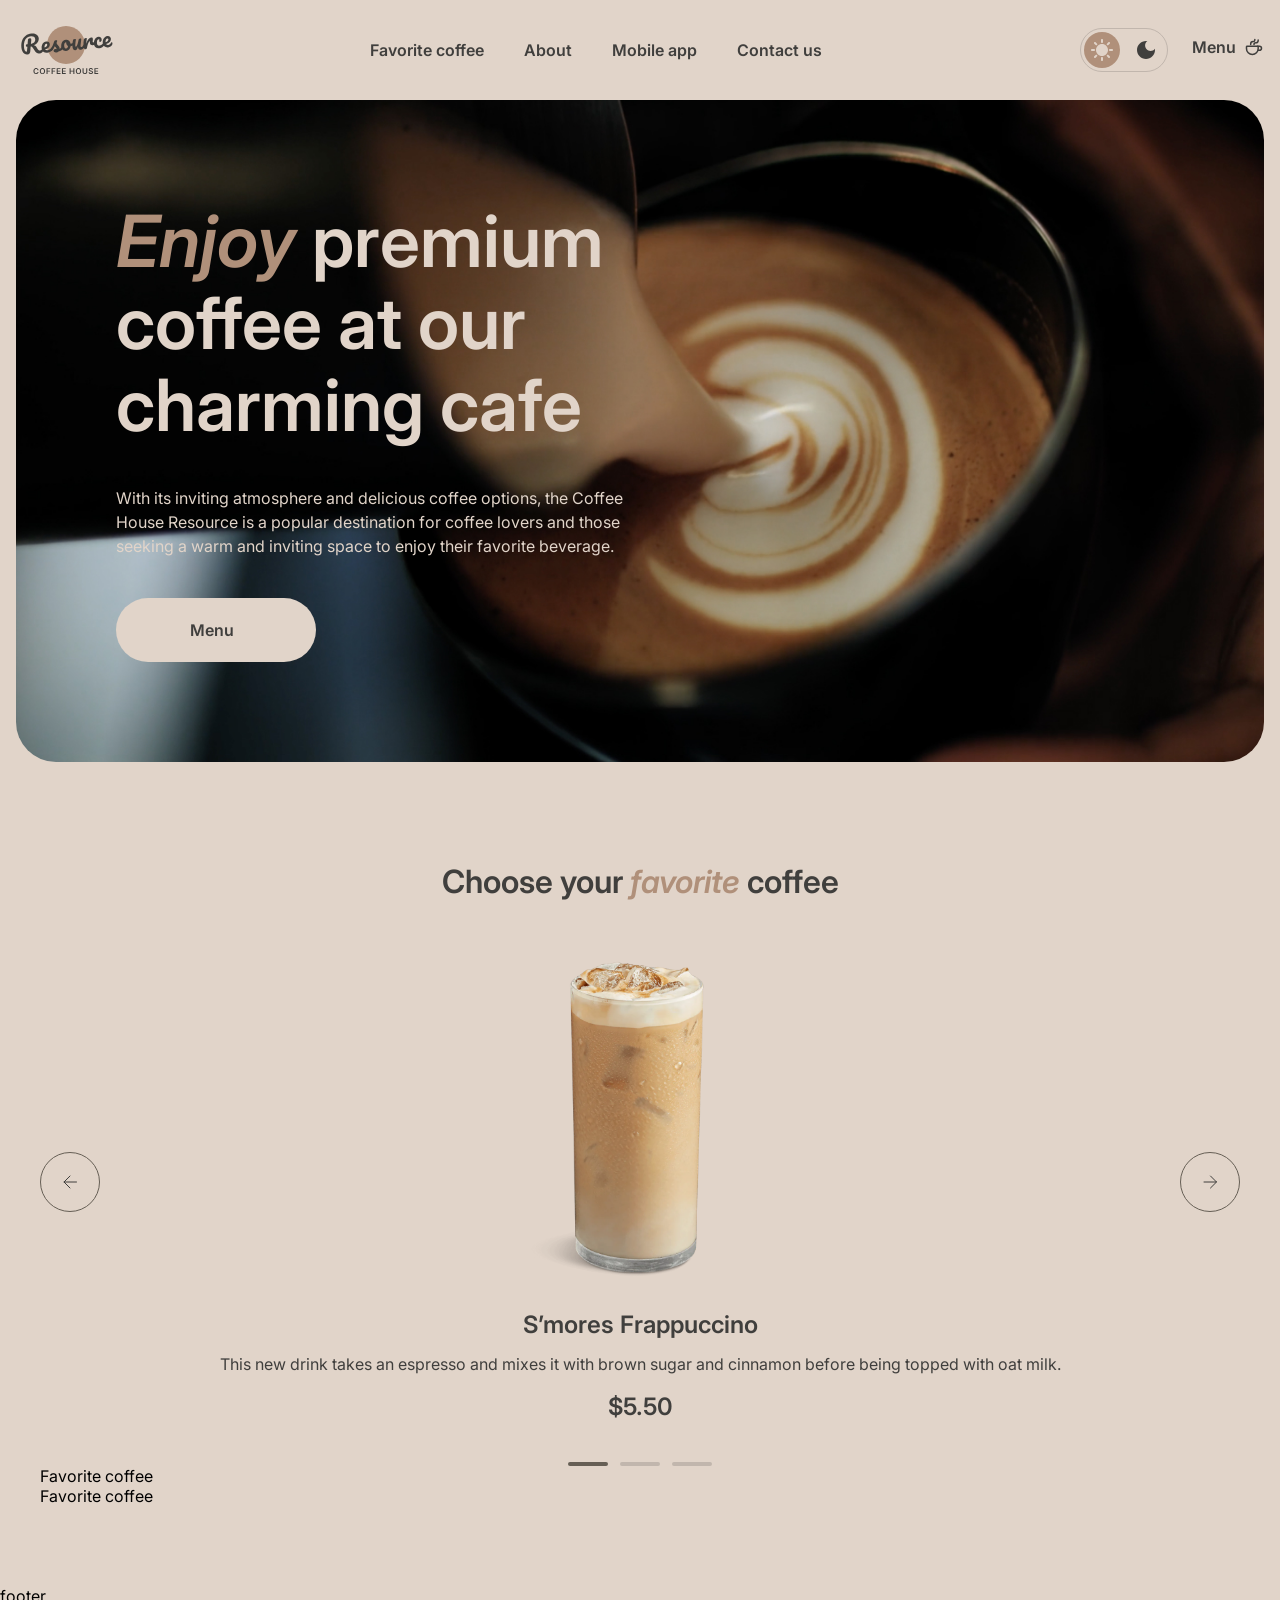
==== index.html @ 9ead1572 "feat: favorite section has been added" ====
<!doctype html>
<html lang="en">
<head>
    <meta charset="UTF-8">
    <meta name="viewport" content="width=device-width, initial-scale=1">
    <meta http-equiv="X-UA-Compatible" content="ie=edge">
    <link rel="stylesheet" href="./styles/main.css">
    <link rel="preconnect" href="https://fonts.googleapis.com">
    <link rel="preconnect" href="https://fonts.gstatic.com" crossorigin>
    <link href="https://fonts.googleapis.com/css2?family=Inter:ital,opsz,wght@0,14..32,100..900;1,14..32,100..900&display=swap" rel="stylesheet">

    <script src="./scripts/toggle-button.js" defer></script>
    <title>Coffee House</title>
</head>
<body>
    <header class="header">
        <div class="header-container">
            <div class="logo">
                <nav class="logo__nav">
                    <a href="index.html" class="logo__link">
                        <img class="logo__img" src="./pictures/svg/logo.svg" alt="Coffee House Logo">
                    </a>
                </nav>
            </div>
            <nav class="header-container__nav">
                <ul class="navigation-list">
                    <li class="navigation-list__item">
                        <a href="#" class="navigation-list__link">Favorite coffee</a>
                    </li>
                    <li class="navigation-list__item">
                        <a href="#" class="navigation-list__link">About</a>
                    </li>
                    <li class="navigation-list__item">
                        <a href="#" class="navigation-list__link">Mobile app</a>
                    </li>
                    <li class="navigation-list__item">
                        <a href="#" class="navigation-list__link">Contact us</a>
                    </li>
                </ul>
            </nav>
            <div class="buttons">
                <button class="toggle-button" id="theme-button" aria-label="Toggle button">
                <span class="toggle-button__item toggle-button__item--sun">
                    <img src="./pictures/svg/sun.svg" alt="Sun">
                </span>
                    <span class="toggle-button__item toggle-button__item--moon">
                    <img src="./pictures/svg/moon.svg" alt="Moon">
                </span>
                </button>
                <div class="burger-button">
                    <div class="burger-button__item"></div>
                    <div class="burger-button__item"></div>
                </div>
                <nav class="header-container__menu-button">
                    <a href="#" class="navigation-list__item navigation-list__link navigation-list__link_icon">
                        <span>Menu</span>
                        <img class="cup-icon__img" src="./pictures/svg/coffee-cup.svg" alt="coffee-cup-icon">
                    </a>
                </nav>
            </div>
        </div>
        <section class="header-title">
            <div class="header-title__container">
                <h1 class="header-title__heading">
                    <i>Enjoy</i> premium <br>
                    coffee at our <br>
                    charming cafe <br>
                </h1>
                <p class="header-title__text">
                    With its inviting atmosphere and delicious coffee options, the Coffee <br>
                    House Resource is a popular destination for coffee lovers and those <br>
                    seeking a warm and inviting space to enjoy their favorite beverage. <br>
                </p>
                <a href="#" class="navigation-list__link_icon header-title__button">
                    <span>Menu</span>
                    <img id="cup-icon-button" class="cup-icon__img" src="./pictures/svg/coffee-cup.svg" alt="coffee-cup-icon">
                </a>
            </div>
        </section>
    </header>
    <main class="main">
        <section class="favorite-section">
            <h2 class="favorite-section__title">Choose your <i>favorite</i> <br> coffee</h2>
            <div class="slider-container">
                <div class="slider-content-wrapper">
                    <button class="slider-arrow slider-arrow_left">
                        <svg width="24" height="24" viewBox="0 0 24 24" fill="none" xmlns="http://www.w3.org/2000/svg">
                            <path d="M18.5 12H6M12 18L6 12L12 6" stroke="#403F3D" stroke-linecap="round" stroke-linejoin="round"/>
                        </svg>
                    </button>
                    <div class="slider-card">
                        <img class="slider-card__image" src="./pictures/png/coffee-1.png" alt="S’mores Frappuccino">
                        <h3 class="slider-card__title">S’mores Frappuccino</h3>
                        <p class="slider-card__text">This new drink takes an espresso and mixes it with brown sugar and cinnamon before being topped with oat milk.</p>
                        <span class="slider-card__price">$5.50</span>
                    </div>
                    <button class="slider-arrow slider-arrow_right">
                        <svg width="24" height="24" viewBox="0 0 24 24" fill="none" xmlns="http://www.w3.org/2000/svg">
                            <path d="M6 12H18.5M12.5 18L18.5 12L12.5 6" stroke="#403F3D" stroke-linecap="round" stroke-linejoin="round"/>
                        </svg>
                    </button>
                </div>
                <div class="slider-controls">
                    <span class="slider-bullet slider-bullet_active"></span>
                    <span class="slider-bullet"></span>
                    <span class="slider-bullet"></span>
                </div>
            </div>
        </section>
        <section class="about-section">Favorite coffee</section>
        <section class="mobile-app-section">Favorite coffee</section>
    </main>
    <footer class="footer">footer</footer>
</body>
</html>
---- styles/main.css ----
@import "reset.css";
@import "variables.css";

body {
    background-color: var(--backround-color);
    font-family: "Inter", sans-serif;
    font-optical-sizing: auto;
    transition: background-color 0.3s ease;
}

.header {
    padding: 20px 16px;
}

.header-title {
    position: relative;
    background-image: url('../pictures/png/header-image.png');
    background-position: center;
    background-repeat: no-repeat;
    background-size: cover;
    min-height: 552px;
    margin-top: 20px;
    padding: 60px 16px;
    border-radius: 40px;
}

.header-title__heading {
    font-size: 42px;
    font-weight: 600;
    line-height: 114%;
    color: #E1D4C9;
}

.header-title__text {
    font-size: 16px;
    font-weight: 400;
    line-height: 1.5;
    color: #E1D4C9;
    text-align: left;
}

.header-title__text br {
    display: none;
}

.header-title__heading > i {
    color: var(--header-text-color-italic);
}

.header-title__container {
    max-width: 100%;
    display: flex;
    flex-direction: column;
    row-gap: 40px;
}

.header-container {
    display: flex;
    align-items: center;
    justify-content: space-between;
}

.header-title__button {
    width: 200px;
    display: inline-flex;
    align-items: center;
    justify-content: center;
    gap: 8px;
    padding: 20px 64px;
    border-radius: 100px;
    background-color: var(--header-text-color);
    color: var(--navigation-item-color);
    transition: background-color 0.3s ease;
}

#cup-icon-button {
    display: block;
    width: 20px;
    height: 20px;
    transition: width 0.3s ease, opacity 0.3s ease, transform 0.3s ease;
}

.header-title__button > span {
    font-size: 16px;
    font-weight: 600;
    line-height: 1.5;
}

.header-container__nav {
    display: none;
}

.buttons {
    display: flex;
    justify-content: space-between;
    align-items: center;
    gap: 12px;
}

.toggle-button {
    display: inline-flex;
    align-items: center;
    gap: 8px;
    padding: 3px;
    background-color: transparent;
    border: 1px solid var(--color-silk);
    border-radius: 100px;
    transition: background-color 0.3s ease;
}

.toggle-button__item {
    display: flex;
    align-items: center;
    justify-content: center;
    width: 36px;
    height: 36px;
    border-radius: 50px;
    transition: background-color 0.3s ease, filter 0.3s ease;
}

.toggle-button__item--sun {
    background-color: var(--sun-button-color);
}

.toggle-button__item--moon {
    background-color: var(--moon-button-color);
}

.dark-theme .toggle-button__item--moon img {
    filter: invert(93%) sepia(6%) saturate(351%) hue-rotate(334deg) brightness(96%) contrast(85%);
}

.header-container__menu-button {
    display: none;
}

.burger-button {
    display: flex;
    flex-direction: column;
    justify-content: center;
    align-items: center;
    width: 44px;
    height: 44px;
    border: 1px solid var(--color-bright-green);
    border-radius: 50%;
    gap: 8px;
}

.burger-button__item {
    width: 16px;
    border: 1px solid var(--color-tuatara);
}

/* Main block */

.main {
    position: relative;
    padding: 80px 16px;
}

.favorite-section {
    display: flex;
    flex-direction: column;
    align-items: center;
    justify-content: center;
}

.favorite-section__title {
    font-size: 32px;
    font-weight: 600;
    line-height: 1.25;
    text-align: center;
    color: var(--navigation-item-color);
}

.favorite-section__title i {
    color: #B0907A;
    font-style: italic;
}

.slider-container {
    margin-top: 40px;
    width: 100%;
    display: flex;
    flex-direction: column;
    align-items: center;
}

.slider-content-wrapper {
    display: flex;
    align-items: center;
    justify-content: center;
    width: 100%;
}

.slider-card {
    display: flex;
    flex-direction: column;
    align-items: center;
    justify-content: center;
    width: 100%;
}

.slider-card__title {
    font-size: 24px;
    font-weight: 600;
    line-height: 1.25;
    margin-bottom: 12px;
    color: var(--color-tuatara);
}

.slider-card__text {
    font-size: 16px;
    line-height: 1.5;
    margin-bottom: 16px;
    text-align: center;
    color: var(--color-tuatara);
}

.slider-card__price {
    font-size: 24px;
    font-weight: 600;
    line-height: 1.25;
    color: var(--color-tuatara);
}

.slider-card__image {
    width: 100%;
    max-width: 348px;
    height: auto;
    margin-bottom: 20px;
}

.slider-arrow {
    display: none;
}

.slider-controls {
    display: flex;
    gap: 12px;
    margin-top: 40px;
}

.slider-bullet {
    width: 40px;
    height: 4px;
    background-color: var(--slider-bullet-color);
    border-radius: 100px;
    transition: background-color 0.3s ease;
    cursor: pointer;
}

.slider-bullet_active {
    background-color: var(--slider-bullet-active-color);
}

@media screen and (min-width: 768px) {
    .header-title {
        min-height: 724px;
        padding: 100px 60px;
    }

    .header-title__heading {
        font-size: 72px;
    }

    .header-title__text {
        text-align: justify;
    }

    .header-title__text br {
        display: inline-block;
    }

    .main {
        padding: 80px 40px;
    }

    .slider-arrow {
        display: flex;
        align-items: center;
        justify-content: center;
        width: 60px;
        height: 60px;
        border: 1px solid var(--arrow-border-color);
        border-radius: 50%;
        background-color: transparent;
        color: var(--color-tuatara);
        cursor: pointer;
        transition: all 0.3s ease;
        flex-shrink: 0;
    }

    .slider-content-wrapper {
        gap: 40px;
    }

    .dark-theme .slider-arrow svg path {
        stroke: var(--arrow-color) !important;
    }

    @media (hover: hover) {
        .slider-arrow:hover {
            background-color: var(--color-bright-green);
            border-color: var(--color-bright-green);
        }
    }
}

@media screen and (min-width: 1024px) {
    .header-container {
        display: grid;
        grid-template-columns: minmax(100px, 388px) minmax(456px,788px) auto;
    }

    .header-title {
        min-height: 644px;
        padding: 100px 100px;
    }

    .header-container__nav {
        display: block;
    }

    .navigation-list {
        display: flex;
        align-items: center;
        gap: 40px;
    }

    .navigation-list__item {
        font-size: 16px;
        font-weight: 600;
        line-height: 1.5;
    }

    .navigation-list__link {
        color: var(--navigation-item-color);
        text-decoration: none;
        transition: all 0.3s ease;
        position: relative;
        padding-bottom: 6px;
    }

    .navigation-list__link_icon {
        display: inline-flex;
        align-items: center;
        gap: 8px;
    }

    .navigation-list__link::after {
        content: "";
        position: absolute;
        left: 0;
        bottom: 0;
        width: 100%;
        height: 2px;
        background-color: var(--color-bright-green);
        opacity: 0;
        transform: scaleX(0);
        transition: transform 0.3s ease, opacity 0.3s ease;
    }

    .burger-button {
        display: none;
        pointer-events: none;
    }

    .buttons {
        gap: 24px;
    }

    .header-container__menu-button {
        display: block;
        cursor: pointer;
    }

    .header-title__button #cup-icon-button {
        width: 0;
        opacity: 0;
        transform: scale(0);
    }

    .main {
        padding: 80px 40px;
    }

    .favorite-section__title br {
        display: none;
    }

    @media (hover: hover) {
        .header-title__button:hover #cup-icon-button {
            width: 20px;
            opacity: 1;
            transform: scale(1);
            margin-left: 8px;
        }
    }
}

@media (hover: hover) {
    .toggle-button:hover .toggle-button__item--moon {
        background-color: var(--color-bright-green);
    }
    .toggle-button:hover .toggle-button__item--moon img{
        filter: invert(93%) sepia(6%) saturate(351%) hue-rotate(334deg) brightness(96%) contrast(85%);
    }

    .dark-theme .toggle-button:hover .toggle-button__item--moon {
        background-color: var(--moon-button-color);
    }

    .dark-theme .toggle-button:hover .toggle-button__item--sun {
        background: #403F3D;
    }

    .navigation-list__link:hover::after {
        opacity: 1;
        transform: scaleX(1);
    }

}
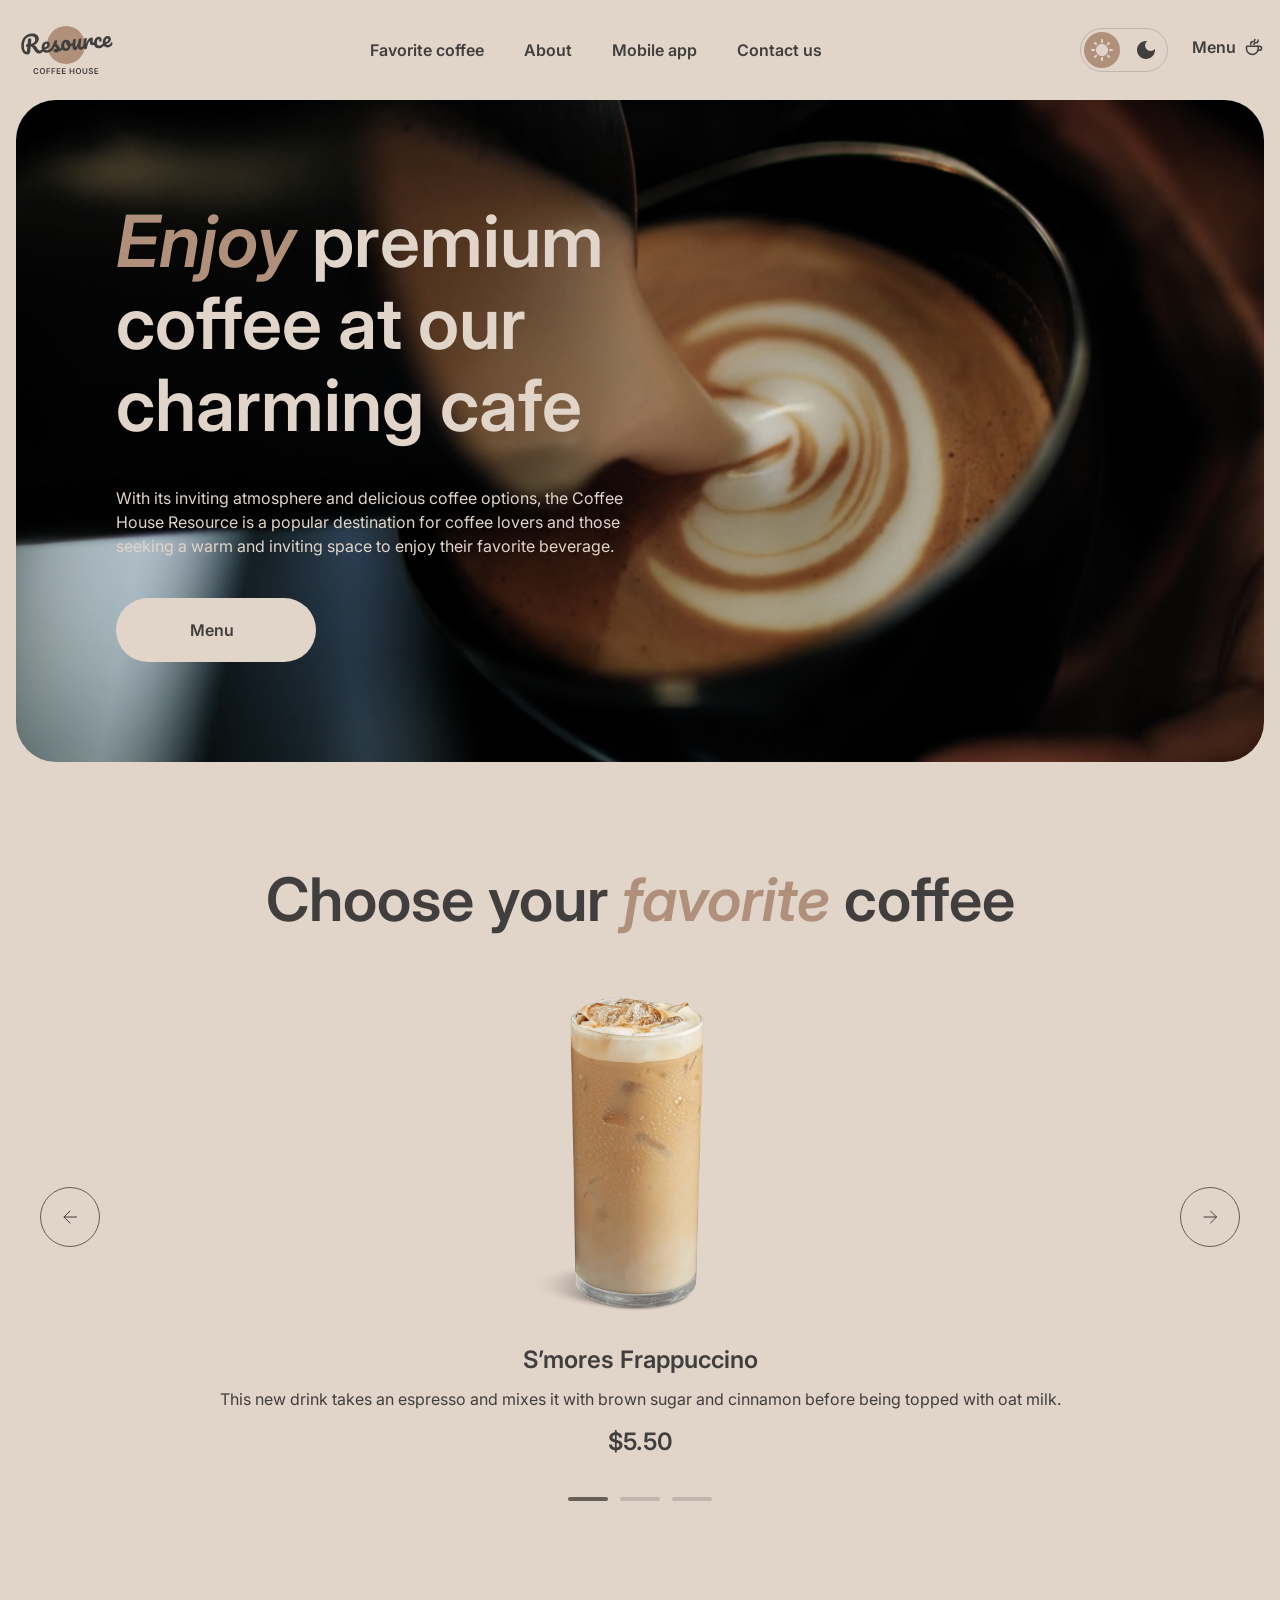
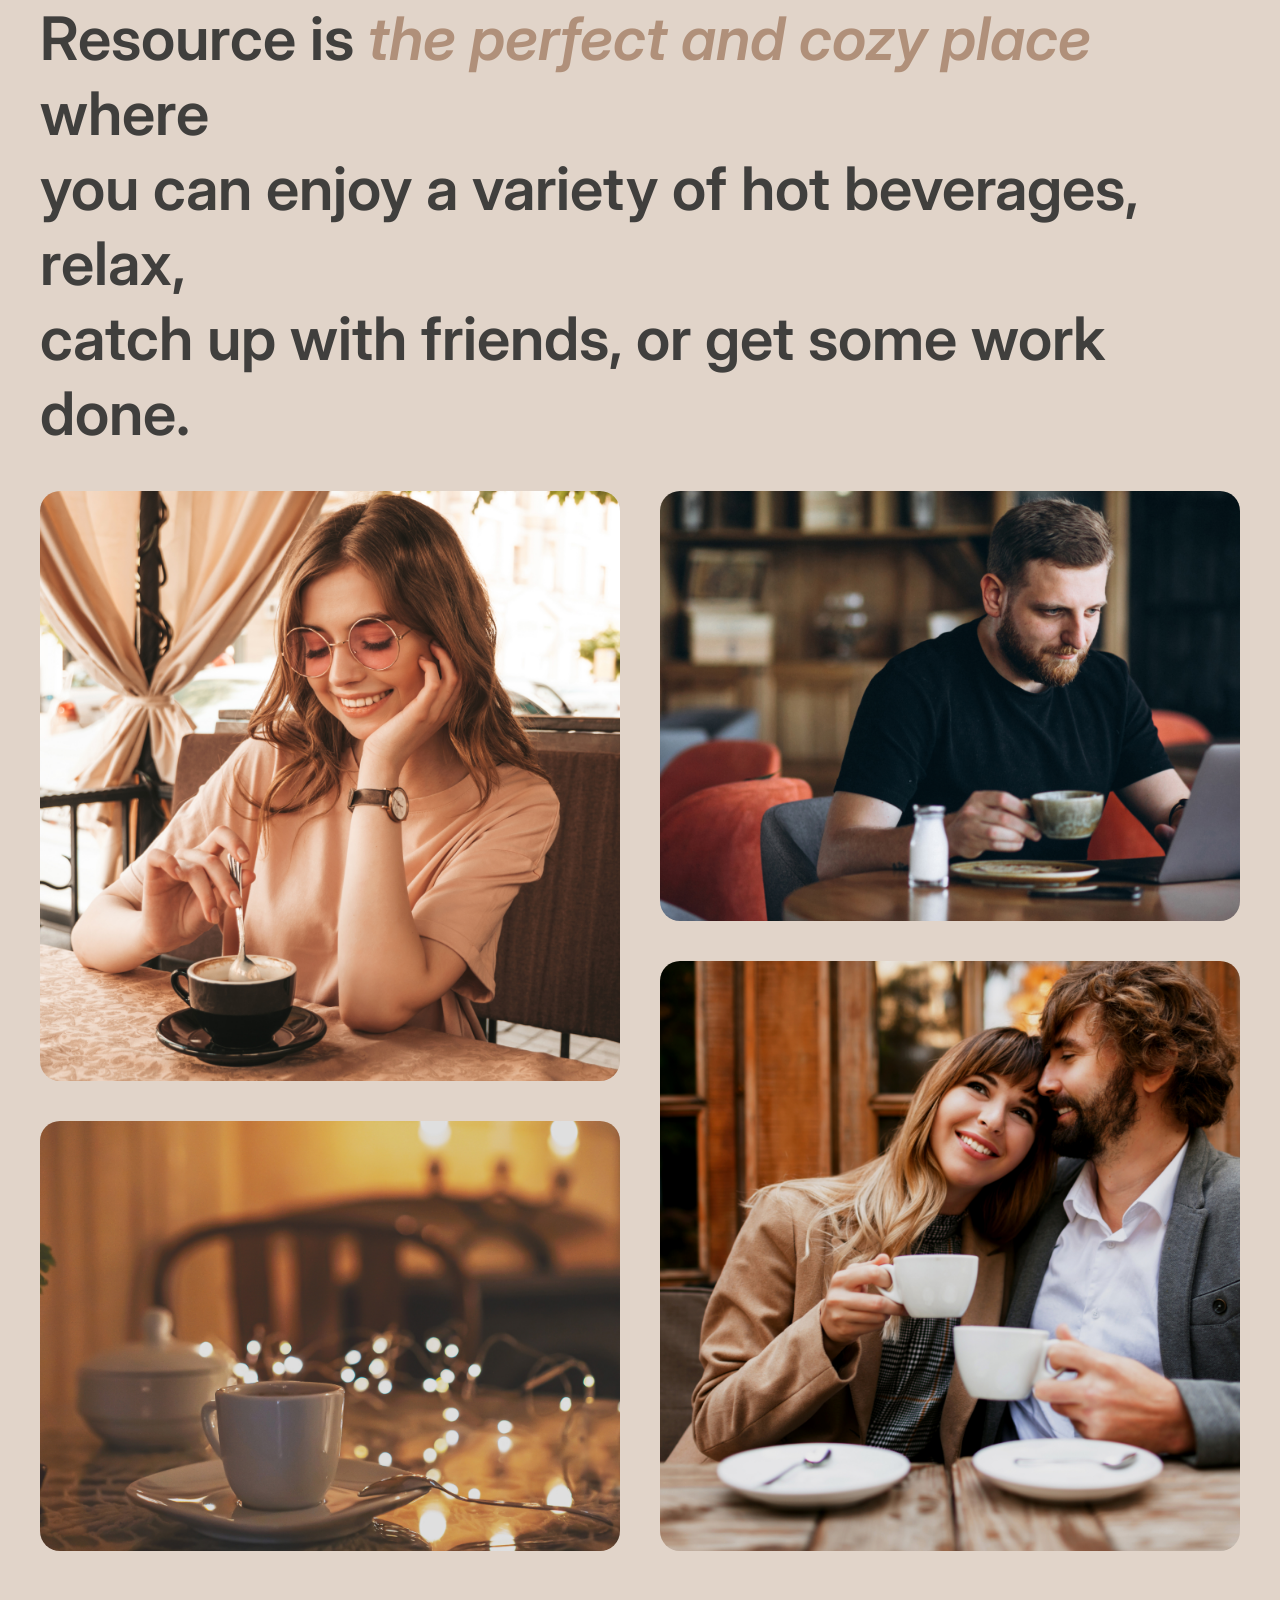
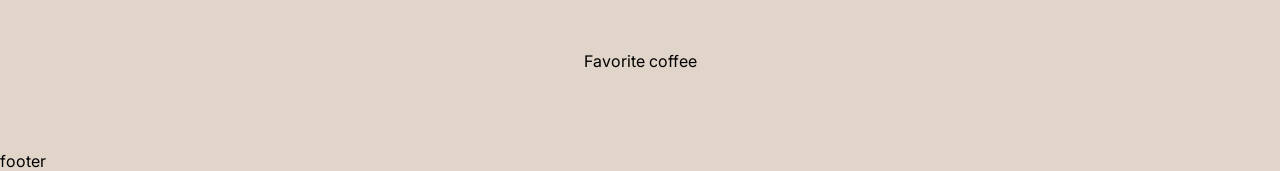
==== commit 4fb81d9e: "feat: фищге section has been added" ====
--- a/index.html
+++ b/index.html
@@ -79,8 +79,8 @@
         </section>
     </header>
     <main class="main">
-        <section class="favorite-section">
-            <h2 class="favorite-section__title">Choose your <i>favorite</i> <br> coffee</h2>
+        <section class="section favorite-section">
+            <h2 class="section__title favorite-section__title">Choose your <i>favorite</i> <br> coffee</h2>
             <div class="slider-container">
                 <div class="slider-content-wrapper">
                     <button class="slider-arrow slider-arrow_left">
@@ -107,8 +107,28 @@
                 </div>
             </div>
         </section>
-        <section class="about-section">Favorite coffee</section>
-        <section class="mobile-app-section">Favorite coffee</section>
+        <section class="section about-section">
+            <h2 class="section__title about-section__title">
+                Resource is <i>the perfect and cozy place</i> where <br>
+                you can enjoy a variety of hot beverages, relax, <br>
+                catch up with friends, or get some work done. <br>
+            </h2>
+            <div class="about-section-grid">
+                <div class="about-section-grid__item about-section-grid__item_girl">
+                    <img src="./pictures/png/about-one.png" alt="Girl with coffee">
+                </div>
+                <div class="about-section-grid__item about-section-grid__item_man">
+                    <img src="./pictures/png/about-four.png" alt="Man with laptop">
+                </div>
+                <div class="about-section-grid__item about-section-grid__item_light">
+                    <img src="./pictures/png/about-three.png" alt="Coffee table with lights">
+                </div>
+                <div class="about-section-grid__item about-section-grid__item_cup">
+                    <img src="./pictures/png/about-two.png" alt="Couple drinking coffee">
+                </div>
+            </div>
+        </section>
+        <section class="section mobile-app-section">Favorite coffee</section>
     </main>
     <footer class="footer">footer</footer>
 </body>
--- a/styles/main.css
+++ b/styles/main.css
@@ -158,14 +158,14 @@
     padding: 80px 16px;
 }
 
-.favorite-section {
+.section {
     display: flex;
     flex-direction: column;
     align-items: center;
     justify-content: center;
 }
 
-.favorite-section__title {
+.section__title {
     font-size: 32px;
     font-weight: 600;
     line-height: 1.25;
@@ -173,7 +173,7 @@
     color: var(--navigation-item-color);
 }
 
-.favorite-section__title i {
+.section__title i {
     color: #B0907A;
     font-style: italic;
 }
@@ -252,6 +252,47 @@
 
 .slider-bullet_active {
     background-color: var(--slider-bullet-active-color);
+}
+
+/*About section*/
+
+.about-section {
+    position: relative;
+    padding: 100px 0;
+}
+
+.about-section__title {
+    text-align: left;
+    margin-bottom: 40px;
+}
+
+.about-section__title br {
+    display: none;
+}
+
+.about-section-grid {
+    display: grid;
+    grid-template-columns: 1fr;
+    gap: 40px;
+    width: 100%;
+}
+
+.about-section-grid__item {
+    width: 100%;
+    height: 590px;
+    border-radius: 20px;
+    overflow: hidden;
+}
+
+.about-section-grid__item img {
+    width: 100%;
+    height: 100%;
+    object-fit: cover;
+}
+
+.about-section-grid__item_man,
+.about-section-grid__item_light {
+    display: none;
 }
 
 @media screen and (min-width: 768px) {
@@ -299,6 +340,16 @@
         stroke: var(--arrow-color) !important;
     }
 
+    .about-section__title, .favorite-section__title {
+        font-size: 60px;
+        line-height: 1.25;
+    }
+
+    .about-section-grid {
+        gap: 40px;
+        max-width: 660px;
+    }
+
     @media (hover: hover) {
         .slider-arrow:hover {
             background-color: var(--color-bright-green);
@@ -389,6 +440,51 @@
         display: none;
     }
 
+    .about-section__title br {
+        display: inline-block;
+    }
+
+    .about-section-grid {
+        max-width: 1360px;
+        grid-template-columns: repeat(2, 1fr);
+        gap: 40px;
+        width: 100%;
+    }
+
+    .about-section-grid__item_man,
+    .about-section-grid__item_light {
+        display: block;
+    }
+
+    .about-section-grid__item {
+        height: auto;
+    }
+
+    .about-section-grid__item_girl {
+        grid-column: 1;
+        grid-row: 1;
+        height: 590px;
+    }
+
+    .about-section-grid__item_light {
+        grid-column: 1;
+        grid-row: 2;
+        height: 430px;
+    }
+
+    .about-section-grid__item_man {
+        grid-column: 2;
+        grid-row: 1;
+        height: 430px;
+    }
+
+    .about-section-grid__item_cup {
+        grid-column: 2;
+        grid-row: 2;
+        height: 590px;
+        margin-top: -160px;
+    }
+
     @media (hover: hover) {
         .header-title__button:hover #cup-icon-button {
             width: 20px;
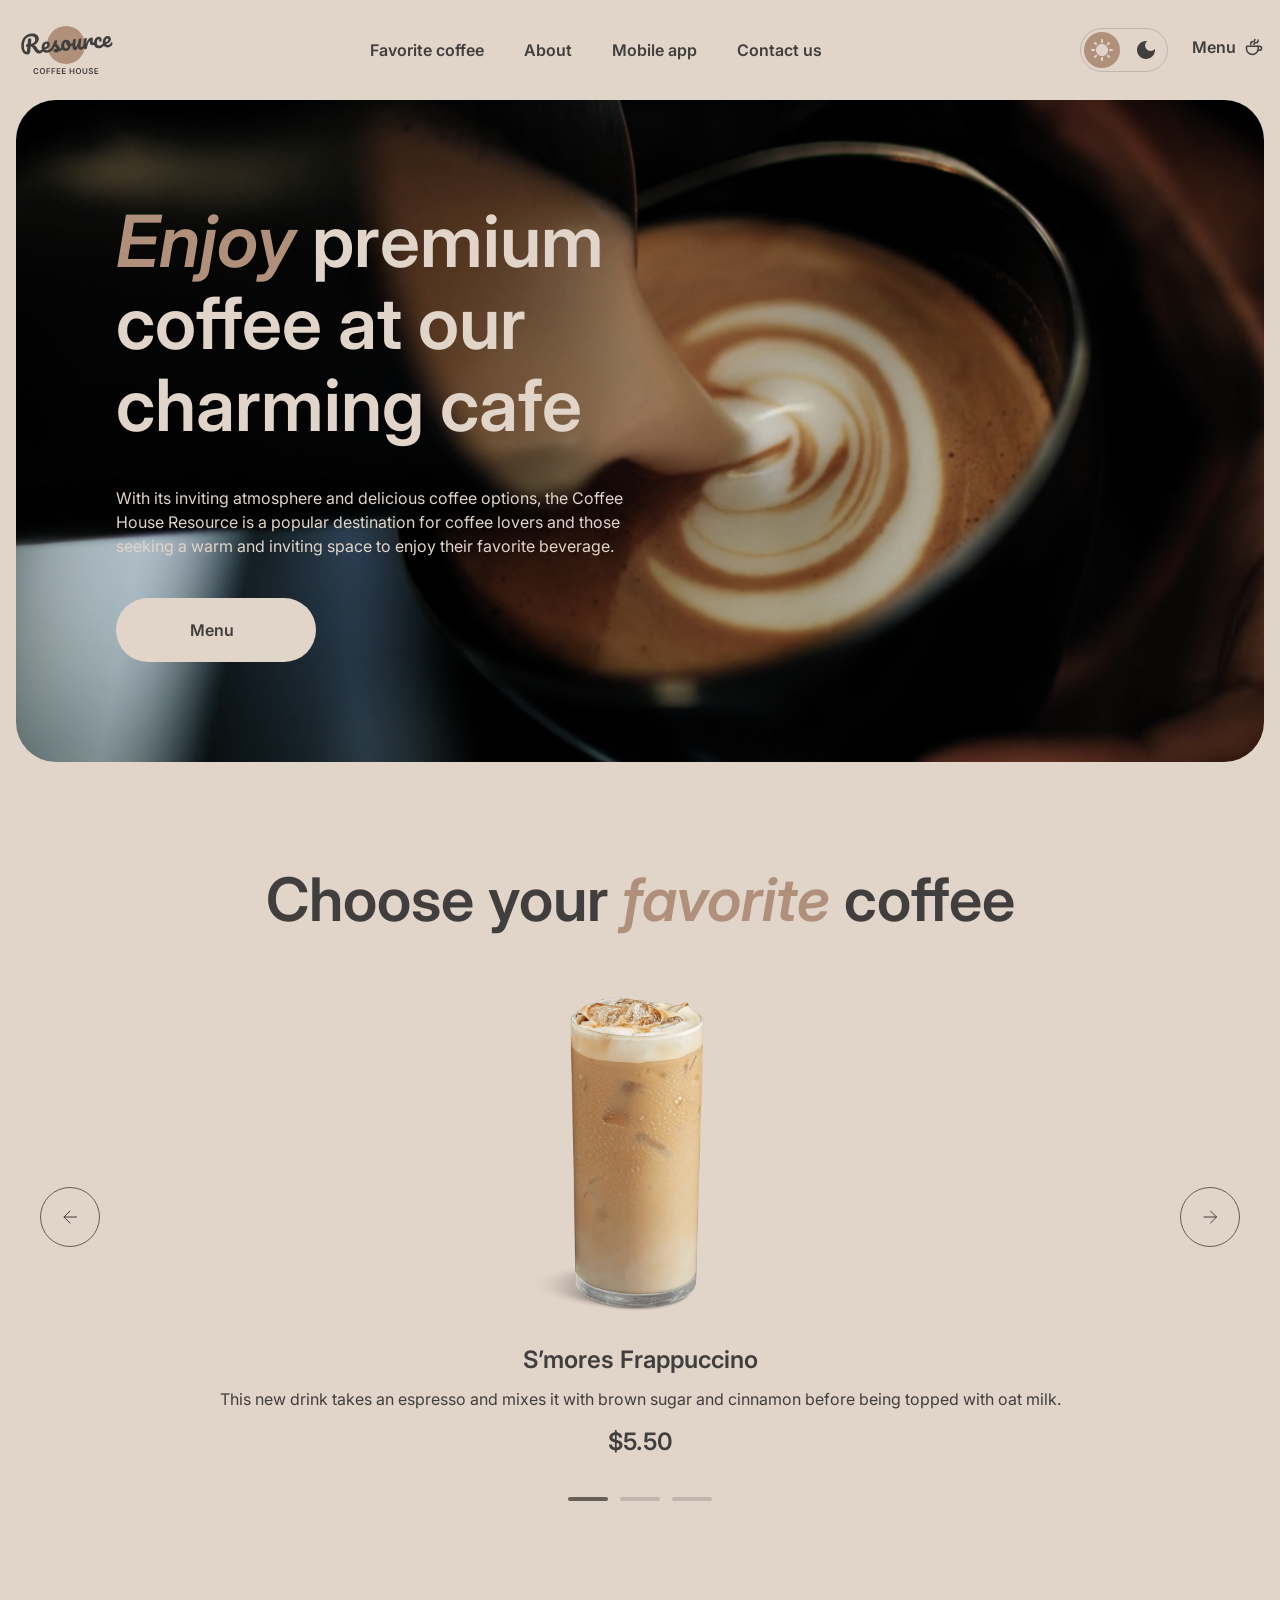
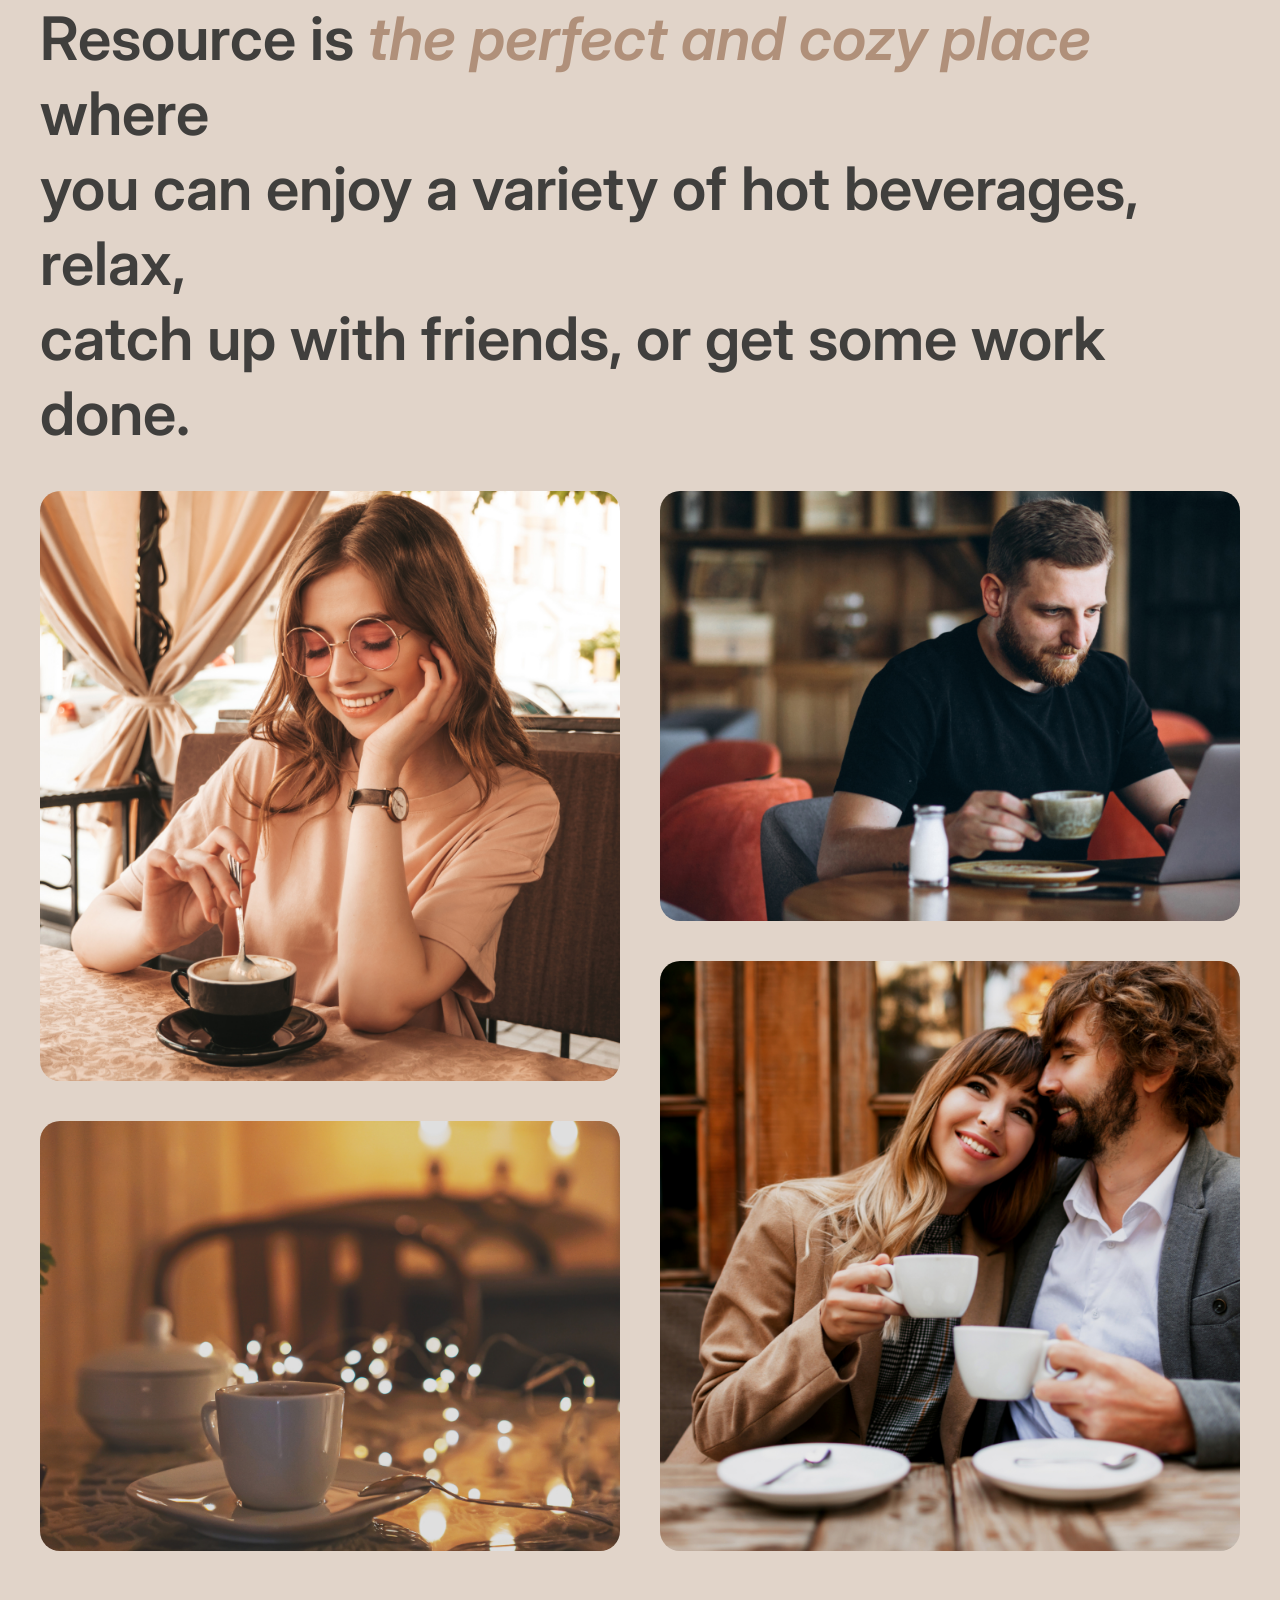
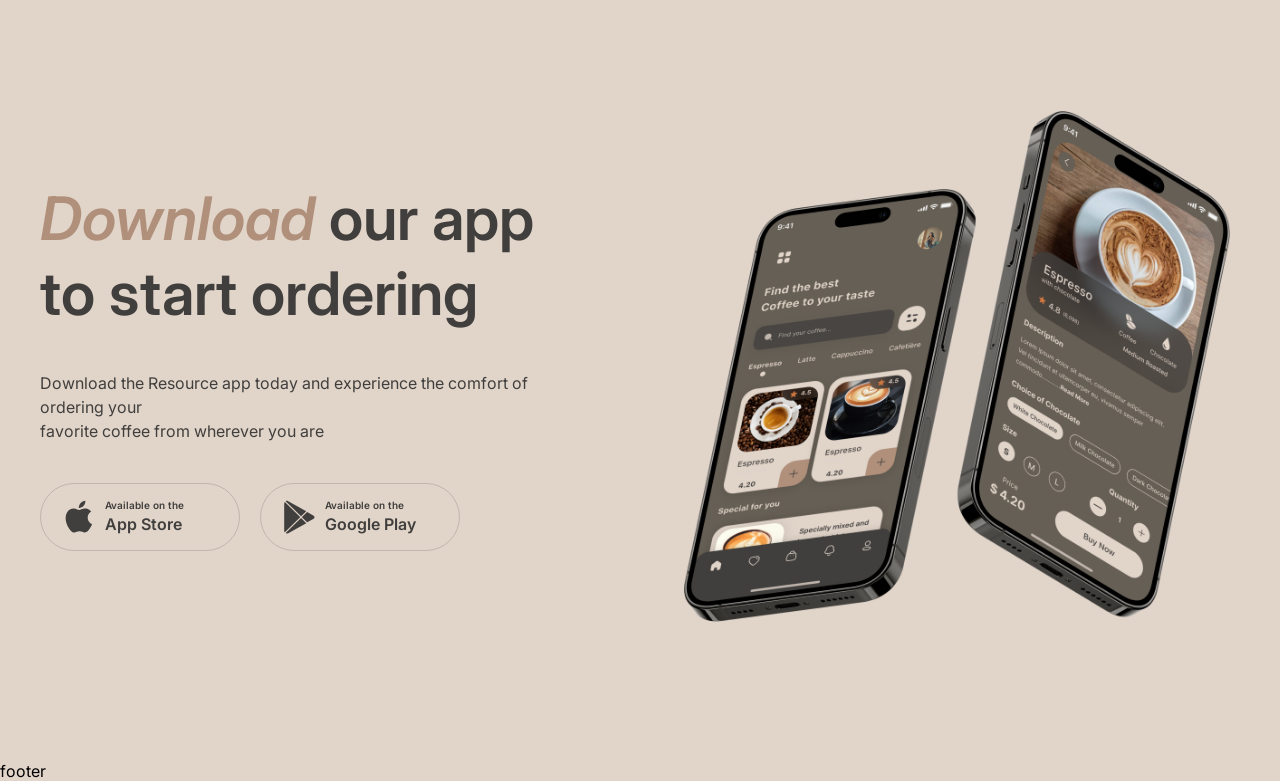
==== commit d6313d62: "feat: mobile app section has been added" ====
--- a/index.html
+++ b/index.html
@@ -128,7 +128,48 @@
                 </div>
             </div>
         </section>
-        <section class="section mobile-app-section">Favorite coffee</section>
+        <section class="section mobile-app-section">
+            <div class="mobile-app-container">
+                <div class="mobile-app-content">
+                    <h2 class="section__title mobile-app-content__title">
+                        <i>Download</i> our app <br>
+                        to start ordering
+                    </h2>
+                    <p class="mobile-app-content__text">
+                        Download the Resource app today and experience the comfort of ordering your <br>
+                        favorite coffee from wherever you are
+                    </p>
+                    <div class="mobile-app-buttons">
+                        <a href="#" class="app-button" aria-label="Available on the App Store">
+                            <svg class="app-button__icon" width="36" height="36" viewBox="0 0 36 36" fill="none" xmlns="http://www.w3.org/2000/svg">
+                                <path d="M26.7068 18.6307C26.6699 14.6324 30.0645 12.6872 30.2198 12.5966C28.2972 9.86366 25.3173 9.49026 24.2702 9.46048C21.7675 9.20369 19.3398 10.9206 18.0649 10.9206C16.7645 10.9206 14.8013 9.48529 12.6853 9.52747C9.96244 9.56841 7.41517 11.1055 6.01811 13.4923C3.13493 18.359 5.28523 25.5108 8.04754 29.4446C9.42932 31.3712 11.044 33.5223 13.1574 33.4466C15.2249 33.3635 15.9973 32.1614 18.4924 32.1614C20.9646 32.1614 21.6898 33.4466 23.8452 33.3983C26.0642 33.3635 27.4613 31.463 28.7947 29.519C30.3915 27.3108 31.0328 25.1362 31.0583 25.0245C31.0061 25.0071 26.7488 23.4229 26.7068 18.6307Z" fill="#403F3D"/>
+                                <path d="M22.6352 6.87268C23.7472 5.51675 24.5081 3.67205 24.2969 1.80005C22.6874 1.86952 20.6745 2.88554 19.5154 4.21169C18.4898 5.38029 17.5737 7.29571 17.8104 9.097C19.6184 9.2285 21.4748 8.20752 22.6352 6.87268Z" fill="#403F3D"/>
+                            </svg>
+                            <div class="app-button__text">
+                                <span>Available on the</span>
+                                <strong>App Store</strong>
+                            </div>
+                        </a>
+                        <a href="#" class="app-button" aria-label="Available on the App Store">
+                            <svg class="app-button__icon" width="36" height="36" viewBox="0 0 36 36" fill="none" xmlns="http://www.w3.org/2000/svg">
+                                <path d="M3.7558 3.20297C3.39335 3.57289 3.18359 4.14884 3.18359 4.89471V31.4994C3.18359 32.2453 3.39335 32.8212 3.7558 33.1911L3.84525 33.2723L19.1359 18.37V18.0181L3.84525 3.11575L3.7558 3.20297Z" fill="#403F3D"/>
+                                <path d="M26.0776 23.34L20.9863 18.37V18.0181L26.0837 13.0482L26.1979 13.1128L32.2345 16.4617C33.9573 17.4121 33.9573 18.976 32.2345 19.9324L26.1979 23.2753L26.0776 23.34V23.34Z" fill="#403F3D"/>
+                                <path d="M25.2733 24.2007L20.0617 19.1195L4.68164 34.1166C5.25384 34.7031 6.18695 34.7737 7.24807 34.1873L25.2733 24.2007" fill="#403F3D"/>
+                                <path d="M25.2733 12.1876L7.24807 2.20103C6.18695 1.62058 5.25384 1.69125 4.68164 2.27772L20.0617 17.2688L25.2733 12.1876Z" fill="#403F3D"/>
+                            </svg>
+
+                            <div class="app-button__text">
+                                <span>Available on the</span>
+                                <strong>Google Play</strong>
+                            </div>
+                        </a>
+                    </div>
+                </div>
+                <div class="mobile-app-image-box">
+                    <img class="mobile-app-image-box__img" src="./pictures/png/app.png" alt="Mobile screens mockup">
+                </div>
+            </div>
+        </section>
     </main>
     <footer class="footer">footer</footer>
 </body>
--- a/styles/main.css
+++ b/styles/main.css
@@ -293,6 +293,96 @@
 .about-section-grid__item_man,
 .about-section-grid__item_light {
     display: none;
+}
+
+/*Mobile App Section*/
+
+.mobile-app-section {
+    width: 100%;
+}
+
+.mobile-app-container {
+    display: flex;
+    flex-direction: column;
+    gap: 40px;
+    width: 100%;
+}
+
+.mobile-app-content {
+    display: flex;
+    flex-direction: column;
+    align-items: flex-start;
+    gap: 40px;
+}
+
+.mobile-app-content__title {
+    text-align: left;
+}
+
+.mobile-app-content__text {
+    width: 100%;
+    font-size: 16px;
+    font-weight: 400;
+    line-height: 1.5;
+    color: var(--navigation-item-color);
+    text-align: left;
+}
+
+.app-button__icon path {
+    fill: var(--navigation-item-color);
+}
+
+.mobile-app-image-box {
+    display: flex;
+    justify-content: center;
+    align-items: center;
+    width: 348px;
+    height: 348px;
+}
+
+.mobile-app-image-box__img {
+    width: 100%;
+    height: 100%;
+    object-fit: contain;
+}
+
+.mobile-app-buttons {
+    display: flex;
+    flex-direction: column;
+    gap: 20px;
+    width: 100%;
+}
+
+.app-button {
+    display: flex;
+    align-items: center;
+    gap: 8px;
+    padding: 14px 20px;
+    background-color: transparent;
+    border: 1px solid var(--color-silk);
+    border-radius: 100px;
+    text-decoration: none;
+    color: var(--color-tuatara);
+    transition: background-color, color 0.3s ease;
+    max-width: 200px;
+    width: 100%;
+}
+
+.app-button__text {
+    display: flex;
+    flex-direction: column;
+}
+
+.app-button__text span {
+    font-size: 10px;
+    font-weight: 600;
+    line-height: 1.4;
+}
+
+.app-button__text strong {
+    font-size: 16px;
+    font-weight: 600;
+    line-height: 1.5;
 }
 
 @media screen and (min-width: 768px) {
@@ -340,14 +430,35 @@
         stroke: var(--arrow-color) !important;
     }
 
-    .about-section__title, .favorite-section__title {
+    .about-section__title,
+    .favorite-section__title,
+    .mobile-app-content__title {
         font-size: 60px;
         line-height: 1.25;
     }
 
     .about-section-grid {
         gap: 40px;
-        max-width: 660px;
+    }
+
+    .mobile-app-buttons {
+        flex-direction: row;
+        justify-content: flex-start;
+        gap: 20px;
+    }
+
+    .mobile-app-container {
+        gap: 60px;
+    }
+
+    .mobile-app-content {
+        align-items: flex-start;
+        max-width: 630px;
+    }
+
+    .mobile-app-image-box {
+        width: 630px;
+        height: 630px;
     }
 
     @media (hover: hover) {
@@ -445,7 +556,6 @@
     }
 
     .about-section-grid {
-        max-width: 1360px;
         grid-template-columns: repeat(2, 1fr);
         gap: 40px;
         width: 100%;
@@ -483,6 +593,26 @@
         grid-row: 2;
         height: 590px;
         margin-top: -160px;
+    }
+
+    .mobile-app-container {
+        flex-direction: row;
+        justify-content: space-between;
+        align-items: center;
+        gap: 100px;
+        max-width: 1360px;
+        margin: 0 auto;
+    }
+
+    .mobile-app-image-box {
+        width: 630px;
+        height: 630px;
+    }
+
+    .app-button:hover {
+        background-color: #665F55;
+        color: #E1D4C9;
+        transition: background-color, color 0.3s ease;
     }
 
     @media (hover: hover) {
@@ -492,6 +622,11 @@
             transform: scale(1);
             margin-left: 8px;
         }
+
+        .app-button:hover .app-button__icon path {
+            fill: #E1D4C9;
+            transition: fill 0.3s ease;
+        }
     }
 }
 
@@ -515,5 +650,4 @@
         opacity: 1;
         transform: scaleX(1);
     }
-
-}
+}
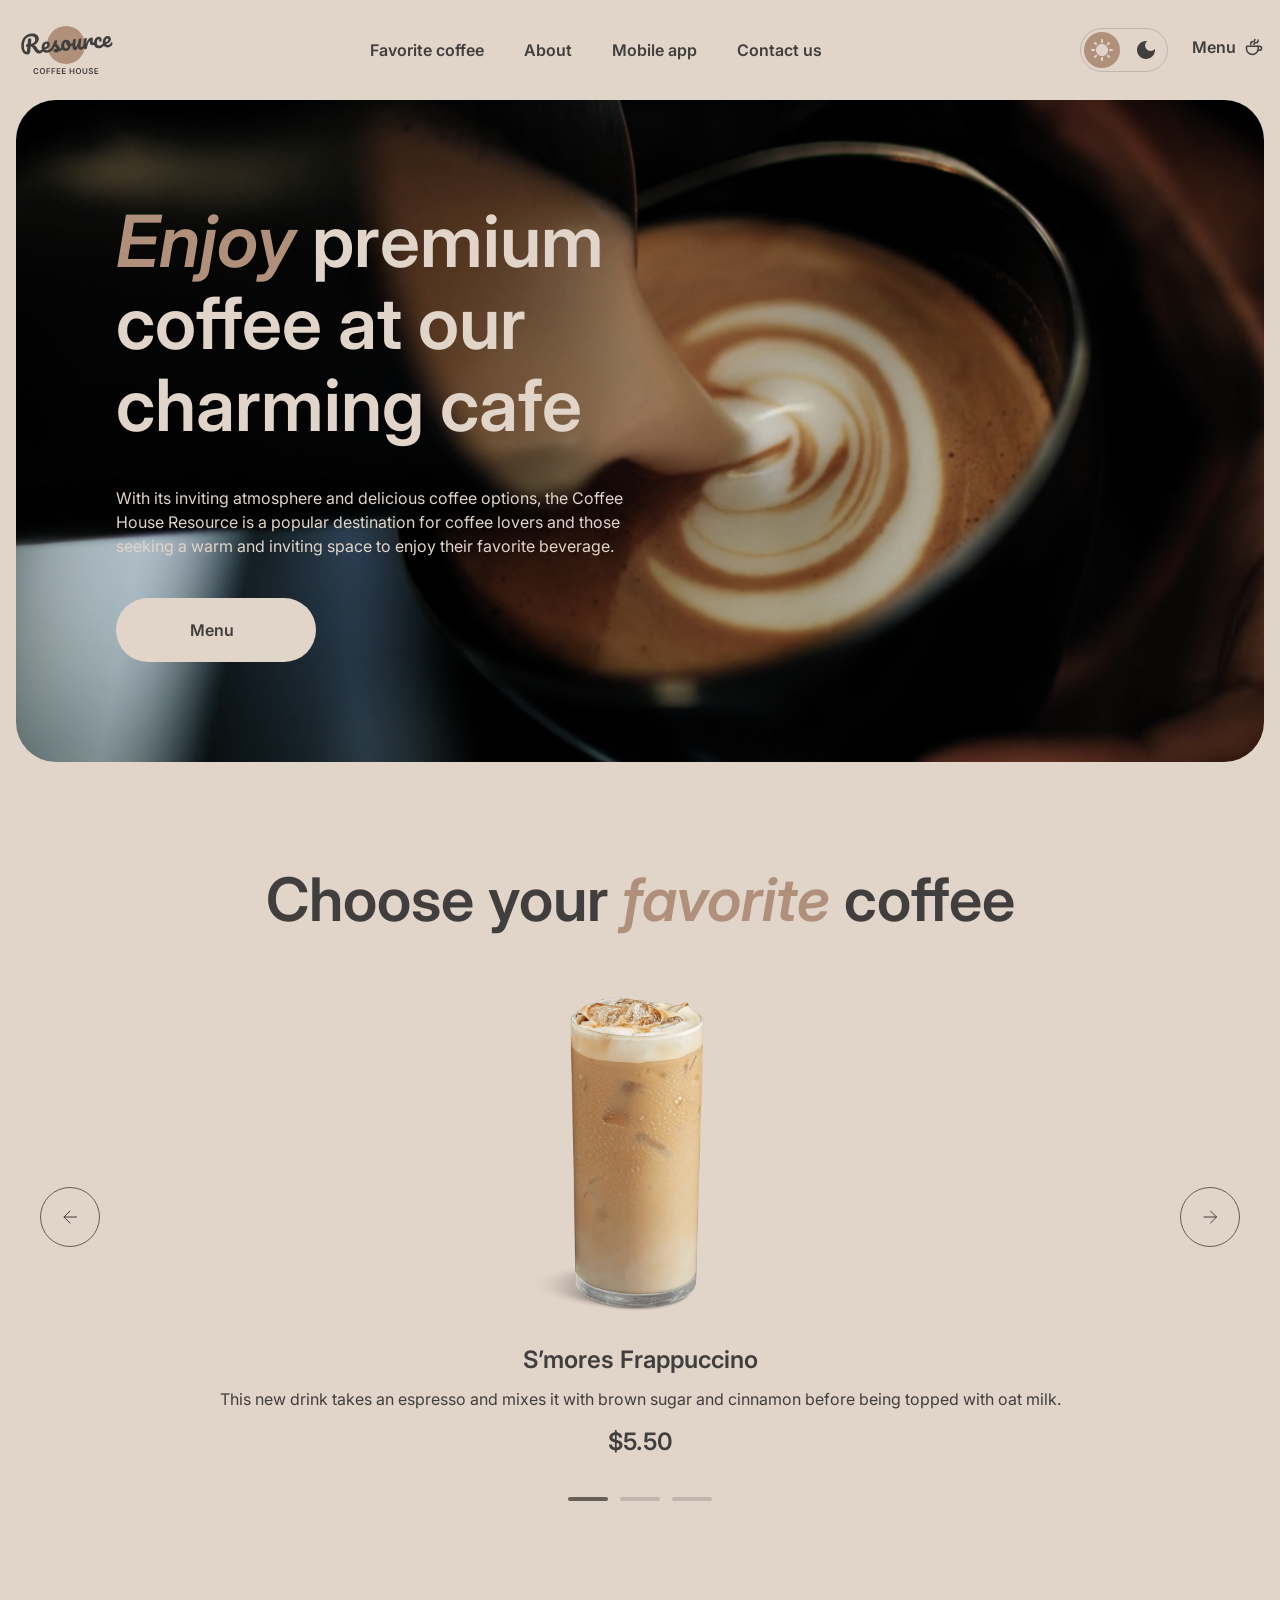
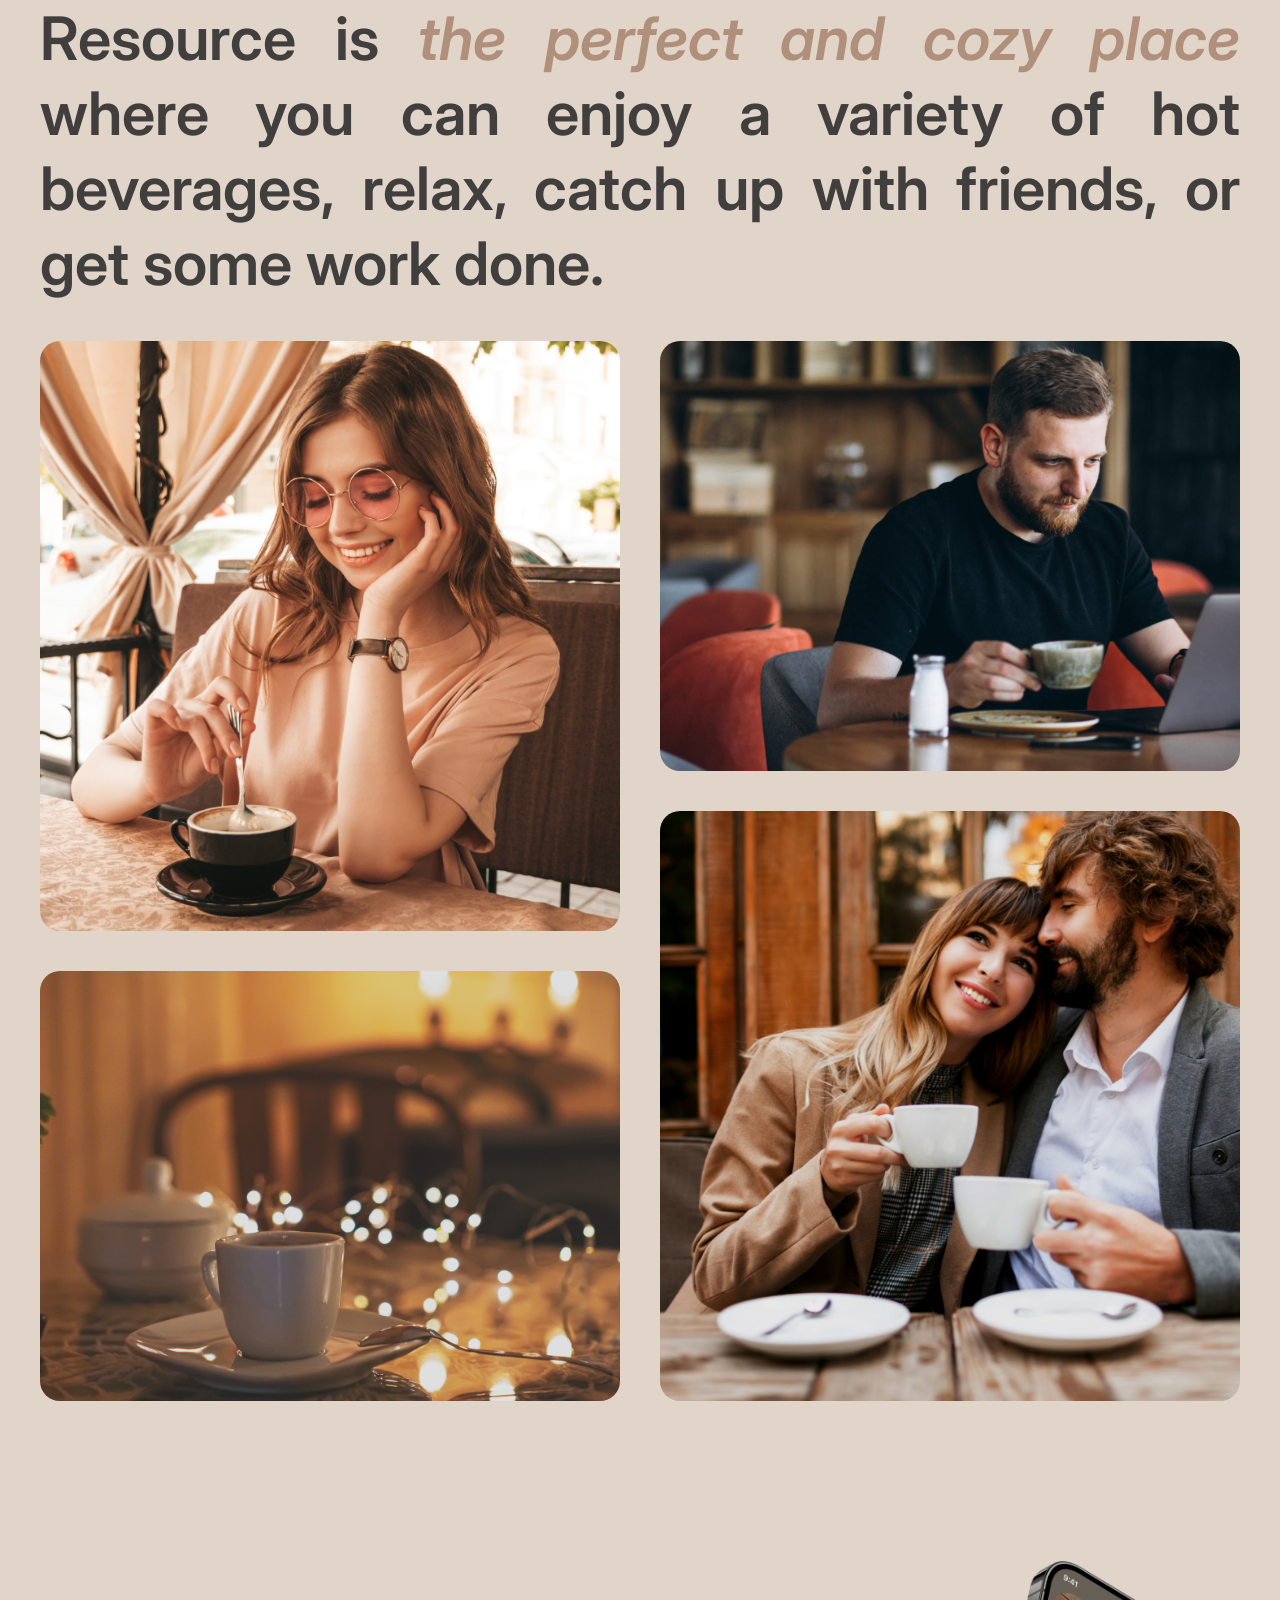
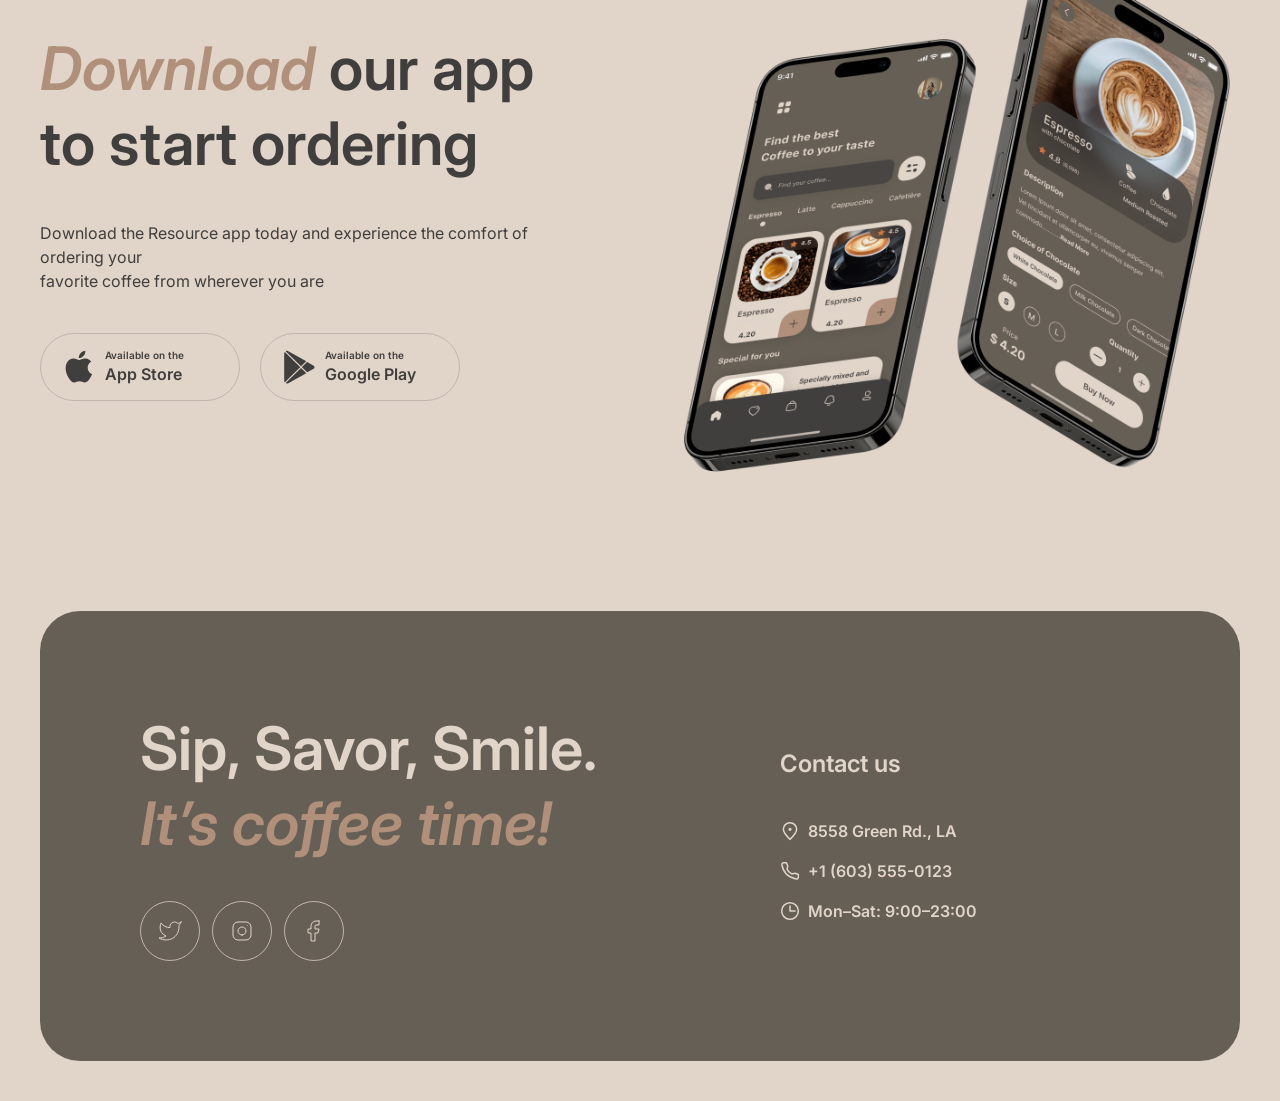
==== commit 6575b8b8: "feat: the main page has been created" ====
--- a/index.html
+++ b/index.html
@@ -25,16 +25,16 @@
             <nav class="header-container__nav">
                 <ul class="navigation-list">
                     <li class="navigation-list__item">
-                        <a href="#" class="navigation-list__link">Favorite coffee</a>
-                    </li>
-                    <li class="navigation-list__item">
-                        <a href="#" class="navigation-list__link">About</a>
-                    </li>
-                    <li class="navigation-list__item">
-                        <a href="#" class="navigation-list__link">Mobile app</a>
-                    </li>
-                    <li class="navigation-list__item">
-                        <a href="#" class="navigation-list__link">Contact us</a>
+                        <a href="#favorite-section" class="navigation-list__link">Favorite coffee</a>
+                    </li>
+                    <li class="navigation-list__item">
+                        <a href="#about-section" class="navigation-list__link">About</a>
+                    </li>
+                    <li class="navigation-list__item">
+                        <a href="#mobile-app-section" class="navigation-list__link">Mobile app</a>
+                    </li>
+                    <li class="navigation-list__item">
+                        <a href="#contact-us" class="navigation-list__link">Contact us</a>
                     </li>
                 </ul>
             </nav>
@@ -79,7 +79,7 @@
         </section>
     </header>
     <main class="main">
-        <section class="section favorite-section">
+        <section id="favorite-section" class="section favorite-section">
             <h2 class="section__title favorite-section__title">Choose your <i>favorite</i> <br> coffee</h2>
             <div class="slider-container">
                 <div class="slider-content-wrapper">
@@ -107,11 +107,11 @@
                 </div>
             </div>
         </section>
-        <section class="section about-section">
+        <section id="about-section" class="section about-section">
             <h2 class="section__title about-section__title">
-                Resource is <i>the perfect and cozy place</i> where <br>
-                you can enjoy a variety of hot beverages, relax, <br>
-                catch up with friends, or get some work done. <br>
+                Resource is <i>the perfect and cozy place</i> where
+                you can enjoy a variety of hot beverages, relax,
+                catch up with friends, or get some work done.
             </h2>
             <div class="about-section-grid">
                 <div class="about-section-grid__item about-section-grid__item_girl">
@@ -128,7 +128,7 @@
                 </div>
             </div>
         </section>
-        <section class="section mobile-app-section">
+        <section id="mobile-app-section" class="section mobile-app-section">
             <div class="mobile-app-container">
                 <div class="mobile-app-content">
                     <h2 class="section__title mobile-app-content__title">
@@ -171,6 +171,59 @@
             </div>
         </section>
     </main>
-    <footer class="footer">footer</footer>
+    <footer id="contact-us" class="footer">
+        <div class="footer-container">
+            <div class="footer-content">
+                <div class="footer-offer">
+                    <h2 class="footer-offer__title">
+                        Sip, Savor, Smile.
+                        <i>It’s coffee time!</i>
+                    </h2>
+                    <ul class="footer-links">
+                        <li class="footer-links__item">
+                            <a href="#" aria-label="Twitter link">
+                                <svg class="footer-links__icon" width="24" height="24" viewBox="0 0 24 24" fill="none" xmlns="http://www.w3.org/2000/svg">
+                                    <path d="M23 3.01006C23 3.01006 20.9821 4.20217 19.86 4.54006C19.2577 3.84757 18.4573 3.35675 17.567 3.13398C16.6767 2.91122 15.7395 2.96725 14.8821 3.29451C14.0247 3.62177 13.2884 4.20446 12.773 4.96377C12.2575 5.72309 11.9877 6.62239 12 7.54006V8.54006C10.2426 8.58562 8.50127 8.19587 6.93101 7.4055C5.36074 6.61513 4.01032 5.44869 3 4.01006C3 4.01006 -1 13.0101 8 17.0101C5.94053 18.408 3.48716 19.109 1 19.0101C10 24.0101 21 19.0101 21 7.51006C20.9991 7.23151 20.9723 6.95365 20.92 6.68006C21.9406 5.67355 23 3.01006 23 3.01006Z" stroke="#E1D4C9" stroke-linecap="round" stroke-linejoin="round"/>
+                                </svg>
+                            </a>
+                        </li>
+                        <li class="footer-links__item">
+                            <a href="#" aria-label="Instagram link">
+                                <svg class="footer-links__icon" width="24" height="24" viewBox="0 0 24 24" fill="none" xmlns="http://www.w3.org/2000/svg">
+                                    <path d="M12 16C14.2091 16 16 14.2091 16 12C16 9.79086 14.2091 8 12 8C9.79086 8 8 9.79086 8 12C8 14.2091 9.79086 16 12 16Z" stroke="#E1D4C9" stroke-linecap="round" stroke-linejoin="round"/>
+                                    <path d="M3 16V8C3 5.23858 5.23858 3 8 3H16C18.7614 3 21 5.23858 21 8V16C21 18.7614 18.7614 21 16 21H8C5.23858 21 3 18.7614 3 16Z" stroke="#E1D4C9"/>
+                                    <path d="M17.5 6.51L17.51 6.49889" stroke="#E1D4C9" stroke-linecap="round" stroke-linejoin="round"/>
+                                </svg>
+                            </a>
+                        </li>
+                        <li class="footer-links__item">
+                            <a href="#" aria-label="Facebook link">
+                                <svg class="footer-links__icon" width="24" height="24" viewBox="0 0 24 24" fill="none" xmlns="http://www.w3.org/2000/svg">
+                                    <path d="M17 2H14C12.6739 2 11.4021 2.52678 10.4645 3.46447C9.52678 4.40215 9 5.67392 9 7V10H6V14H9V22H13V14H16L17 10H13V7C13 6.73478 13.1054 6.48043 13.2929 6.29289C13.4804 6.10536 13.7348 6 14 6H17V2Z" stroke="#E1D4C9" stroke-linecap="round" stroke-linejoin="round"/>
+                                </svg>
+                            </a>
+                        </li>
+                    </ul>
+                </div>
+                <div class="footer-contact-info">
+                    <h3>Contact us</h3>
+                    <ul class="contact-list">
+                        <li class="contact-list__item">
+                            <img src="./pictures/svg/location-icon.svg" alt="Location icon">
+                            <span>8558 Green Rd., LA</span>
+                        </li>
+                        <li class="contact-list__item">
+                            <img src="./pictures/svg/phone-icon.svg" alt="Phone icon">
+                            <span>+1 (603) 555-0123</span>
+                        </li>
+                        <li class="contact-list__item">
+                            <img src="./pictures/svg/clock-icon.svg" alt="Time icon">
+                            <span>Mon–Sat: 9:00–23:00</span>
+                        </li>
+                    </ul>
+                </div>
+            </div>
+        </div>
+    </footer>
 </body>
 </html>
--- a/styles/main.css
+++ b/styles/main.css
@@ -1,5 +1,9 @@
 @import "reset.css";
 @import "variables.css";
+
+html {
+    scroll-behavior: smooth;
+}
 
 body {
     background-color: var(--backround-color);
@@ -155,7 +159,7 @@
 
 .main {
     position: relative;
-    padding: 80px 16px;
+    padding: 100px 16px;
 }
 
 .section {
@@ -262,12 +266,8 @@
 }
 
 .about-section__title {
-    text-align: left;
+    text-align: justify;
     margin-bottom: 40px;
-}
-
-.about-section__title br {
-    display: none;
 }
 
 .about-section-grid {
@@ -336,6 +336,7 @@
     display: flex;
     justify-content: center;
     align-items: center;
+    align-self: center;
     width: 348px;
     height: 348px;
 }
@@ -383,6 +384,106 @@
     font-size: 16px;
     font-weight: 600;
     line-height: 1.5;
+}
+
+.footer {
+    position: relative;
+    padding-bottom: 40px;
+    padding-left: 40px;
+    padding-right: 40px;
+}
+
+.footer-container {
+    width: 100%;
+    background-color: var(--footer-bf-color);
+    padding: 60px 16px;
+    border-radius: 40px;
+}
+
+.footer-content {
+    display: flex;
+    flex-direction: column;
+    row-gap: 40px;
+}
+
+.footer-offer {
+    display: flex;
+    flex-direction: column;
+    row-gap: 40px;
+}
+
+.footer-offer__title {
+    font-size: 32px;
+    font-weight: 600;
+    line-height: 1.25;
+    color: #E1D4C9;
+}
+
+.footer-offer__title > i {
+    color: #B0907A;
+}
+
+.footer-links {
+    display: flex;
+    align-items: center;
+    column-gap: 12px;
+}
+
+.footer-links__item {
+    position: relative;
+    width: 60px;
+    height: 60px;
+    border-radius: 50%;
+    border: 1px solid var(--link-button-border-color);
+    background-color: transparent;
+    transition: background-color 0.3s ease;
+}
+
+.footer-links__item:hover {
+    background-color: var(--hover-button-color);
+    border: 1px solid transparent;
+    transition: all .3s ease;
+}
+
+.footer-links__item a {
+    width: 100%;
+    height: 100%;
+    display: flex;
+    align-items: center;
+    justify-content: center;
+}
+
+.footer-contact-info {
+    display: flex;
+    flex-direction: column;
+    row-gap: 40px;
+}
+
+.contact-list {
+    display: flex;
+    flex-direction: column;
+    row-gap: 16px;
+}
+
+.footer-contact-info h3 {
+    font-size: 24px;
+    font-weight: 600;
+    line-height: 1.25;
+    color: #E1D4C9;
+}
+
+.contact-list__item {
+    display: flex;
+    align-items: center;
+    gap: 8px;
+    cursor: pointer;
+}
+
+.contact-list__item span {
+    font-size: 16px;
+    font-weight: 600;
+    line-height: 1.5;
+    color: #E1D4C9;
 }
 
 @media screen and (min-width: 768px) {
@@ -461,6 +562,16 @@
         height: 630px;
     }
 
+    .footer-container {
+        padding: 100px 60px;
+    }
+
+    .footer-offer__title {
+        font-size: 60px;
+        max-width: 540px;
+        width: 100%;
+    }
+
     @media (hover: hover) {
         .slider-arrow:hover {
             background-color: var(--color-bright-green);
@@ -551,10 +662,6 @@
         display: none;
     }
 
-    .about-section__title br {
-        display: inline-block;
-    }
-
     .about-section-grid {
         grid-template-columns: repeat(2, 1fr);
         gap: 40px;
@@ -609,10 +716,14 @@
         height: 630px;
     }
 
-    .app-button:hover {
-        background-color: #665F55;
-        color: #E1D4C9;
-        transition: background-color, color 0.3s ease;
+    .footer-container {
+        padding: 100px;
+    }
+
+    .footer-content {
+        flex-direction: row;
+        align-items: center;
+        column-gap: 100px;
     }
 
     @media (hover: hover) {
@@ -622,11 +733,6 @@
             transform: scale(1);
             margin-left: 8px;
         }
-
-        .app-button:hover .app-button__icon path {
-            fill: #E1D4C9;
-            transition: fill 0.3s ease;
-        }
     }
 }
 
@@ -650,4 +756,20 @@
         opacity: 1;
         transform: scaleX(1);
     }
-}
+
+    .app-button:hover {
+        background-color: var(--button-app-color);
+        color: #E1D4C9;
+        border: 1px solid transparent;
+        transition: all, color 0.3s ease;
+    }
+
+    .app-button:hover .app-button__icon path {
+        fill: #E1D4C9;
+        transition: fill 0.3s ease;
+    }
+
+    .footer-links__item:hover .footer-links__icon path{
+        stroke: var(--hover-stroke-color);
+    }
+}
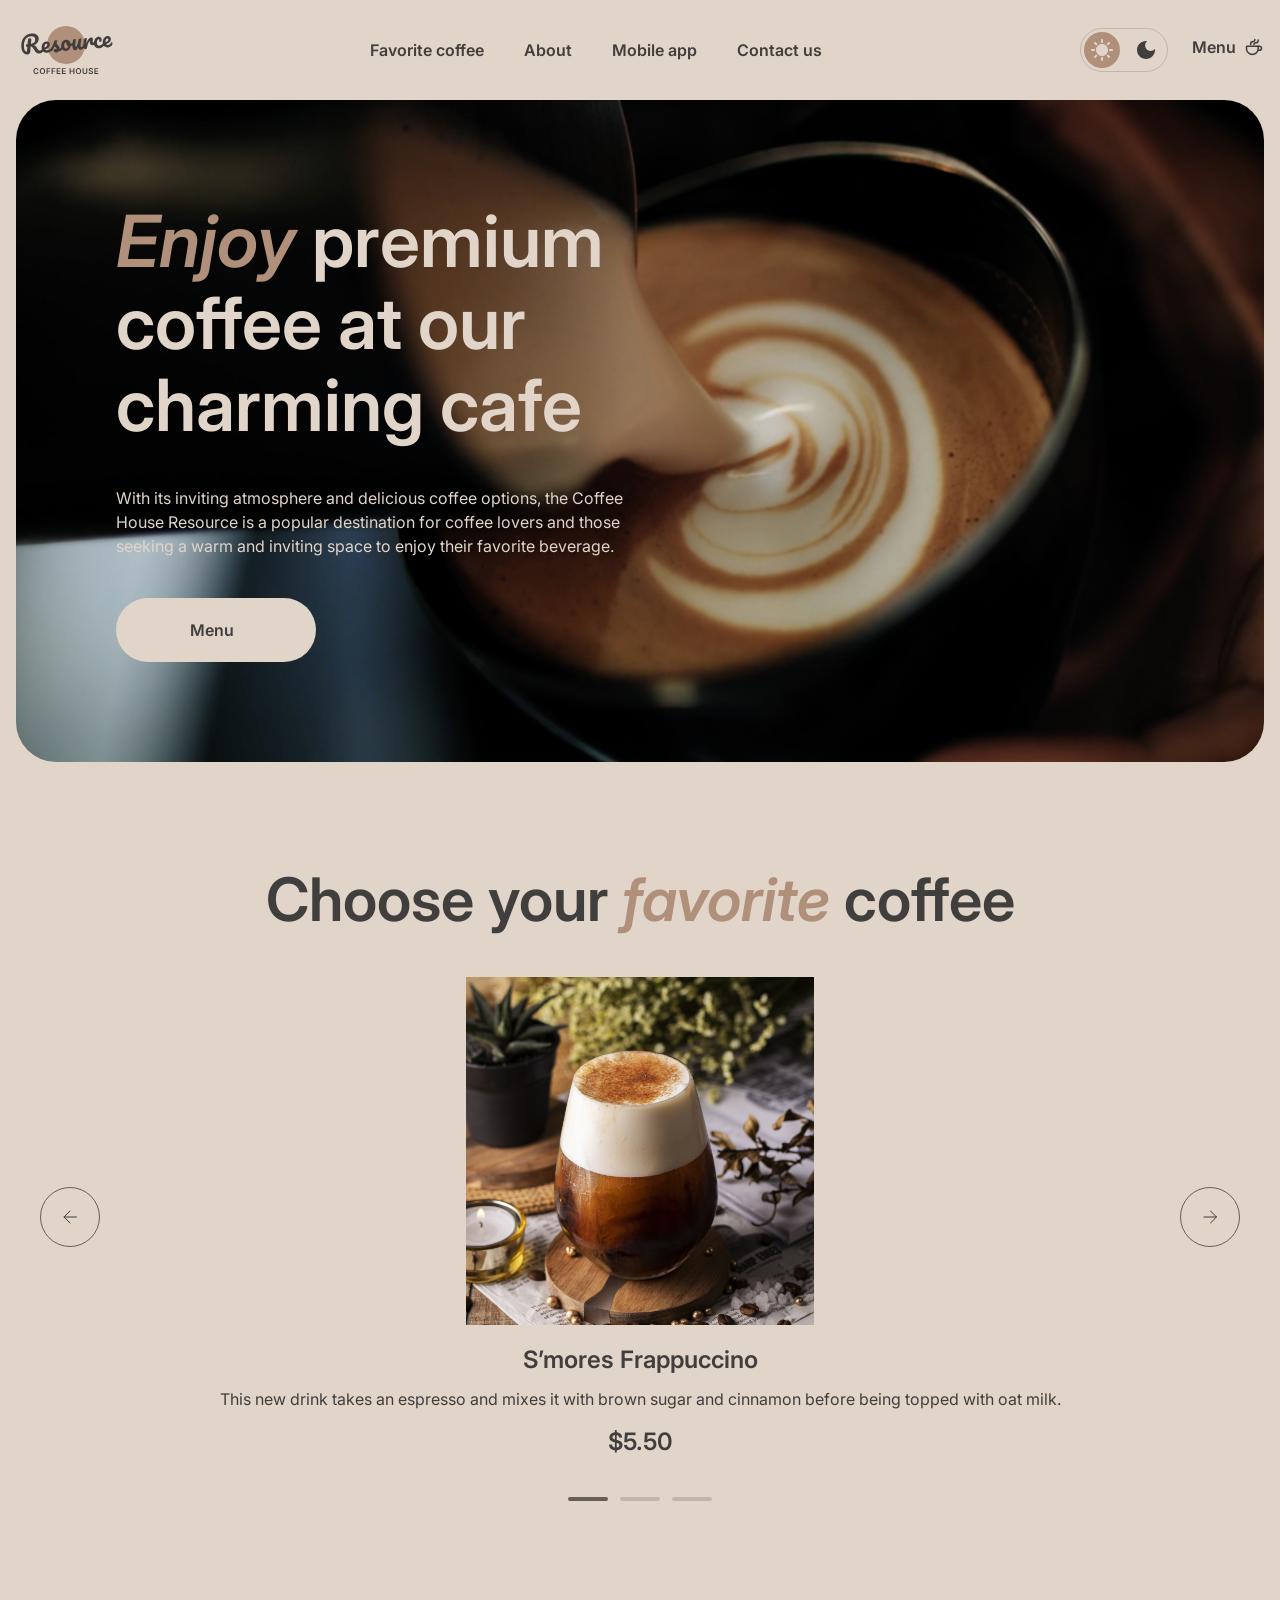
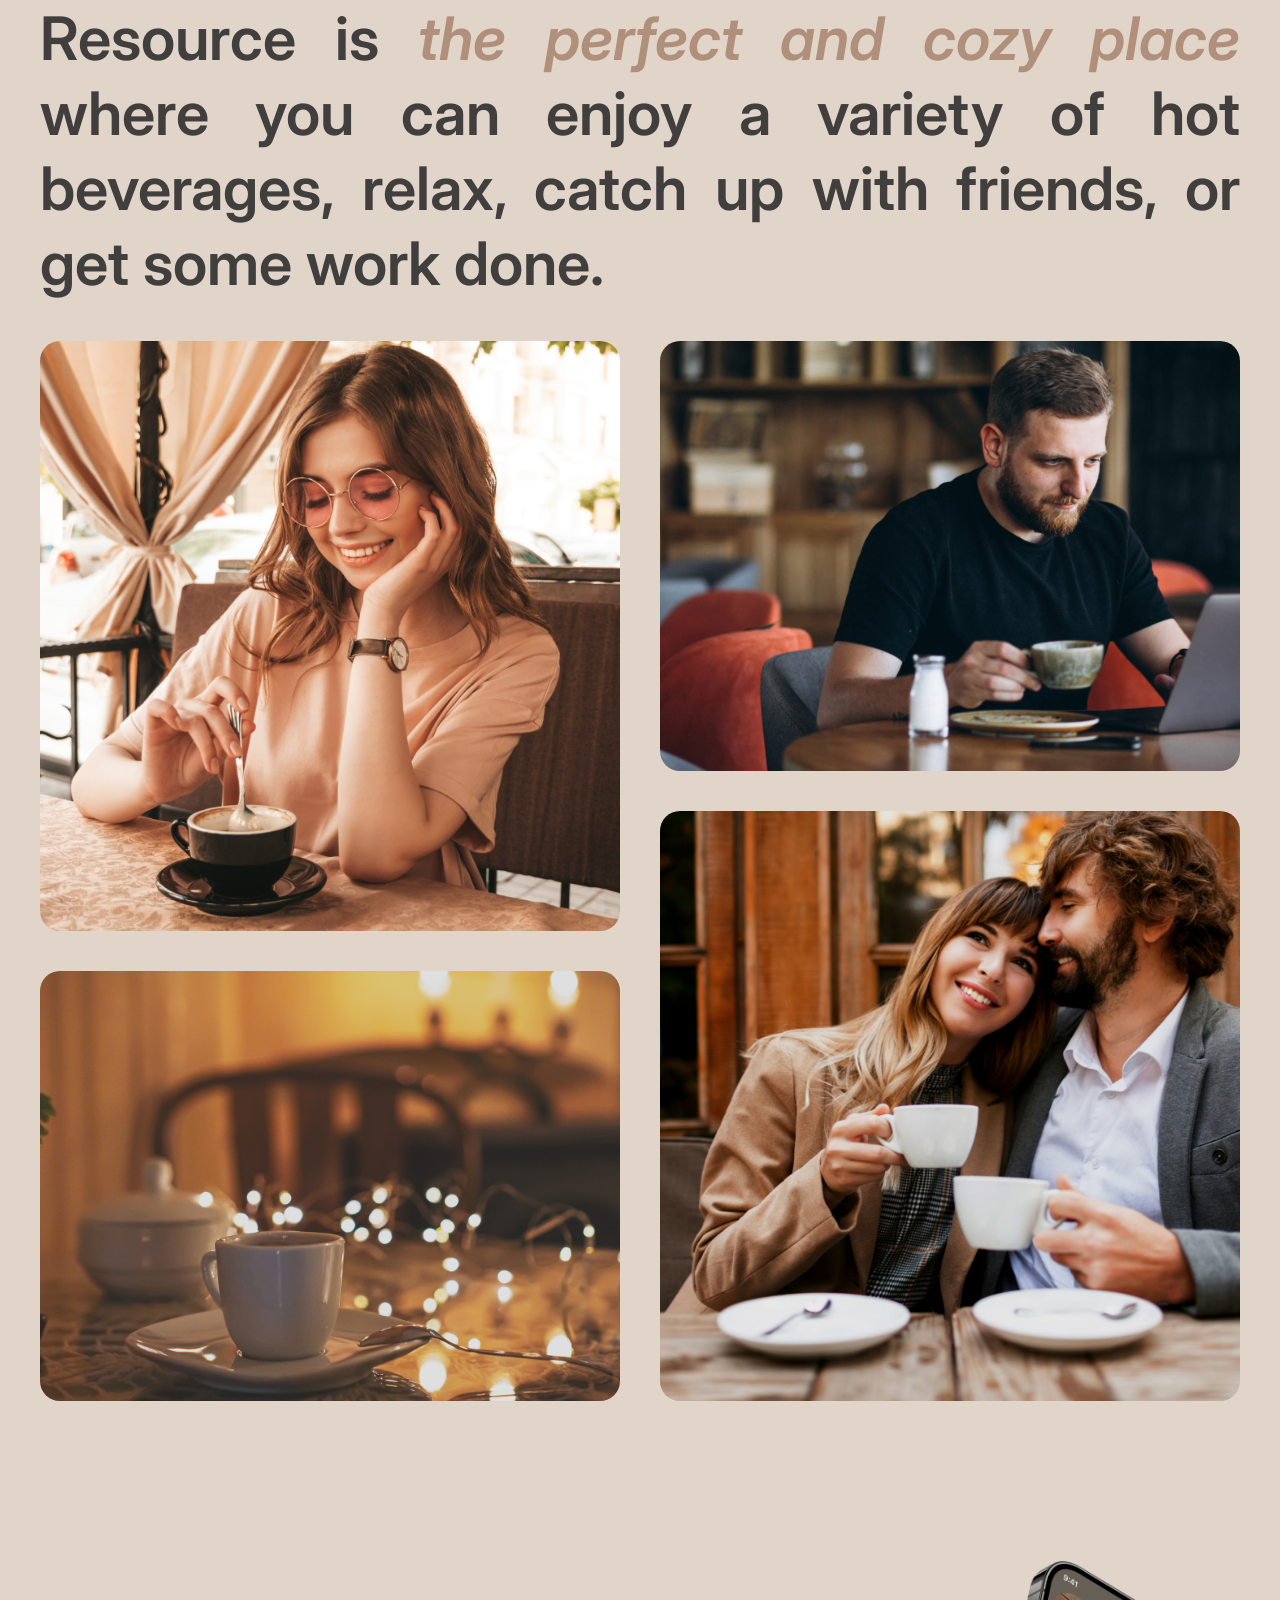
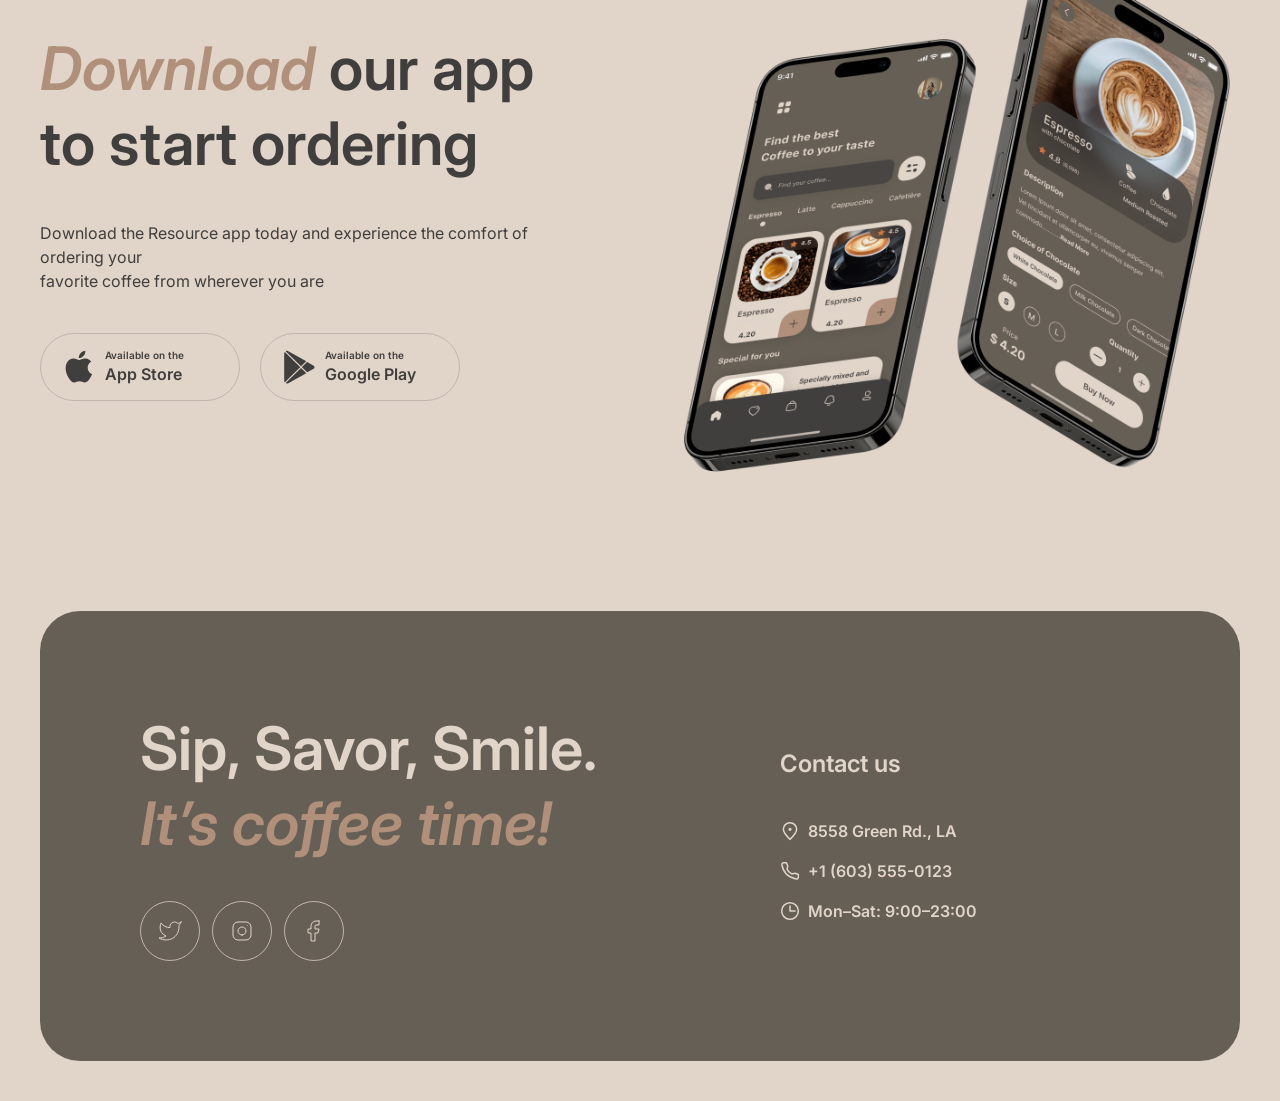
==== commit b84b6c37: "fix: add menu page" ====
--- a/index.html
+++ b/index.html
@@ -52,7 +52,7 @@
                     <div class="burger-button__item"></div>
                 </div>
                 <nav class="header-container__menu-button">
-                    <a href="#" class="navigation-list__item navigation-list__link navigation-list__link_icon">
+                    <a href="./menu.html" class="navigation-list__item navigation-list__link navigation-list__link_icon">
                         <span>Menu</span>
                         <img class="cup-icon__img" src="./pictures/svg/coffee-cup.svg" alt="coffee-cup-icon">
                     </a>
@@ -71,7 +71,7 @@
                     House Resource is a popular destination for coffee lovers and those <br>
                     seeking a warm and inviting space to enjoy their favorite beverage. <br>
                 </p>
-                <a href="#" class="navigation-list__link_icon header-title__button">
+                <a href="./menu.html" class="navigation-list__link_icon header-title__button">
                     <span>Menu</span>
                     <img id="cup-icon-button" class="cup-icon__img" src="./pictures/svg/coffee-cup.svg" alt="coffee-cup-icon">
                 </a>
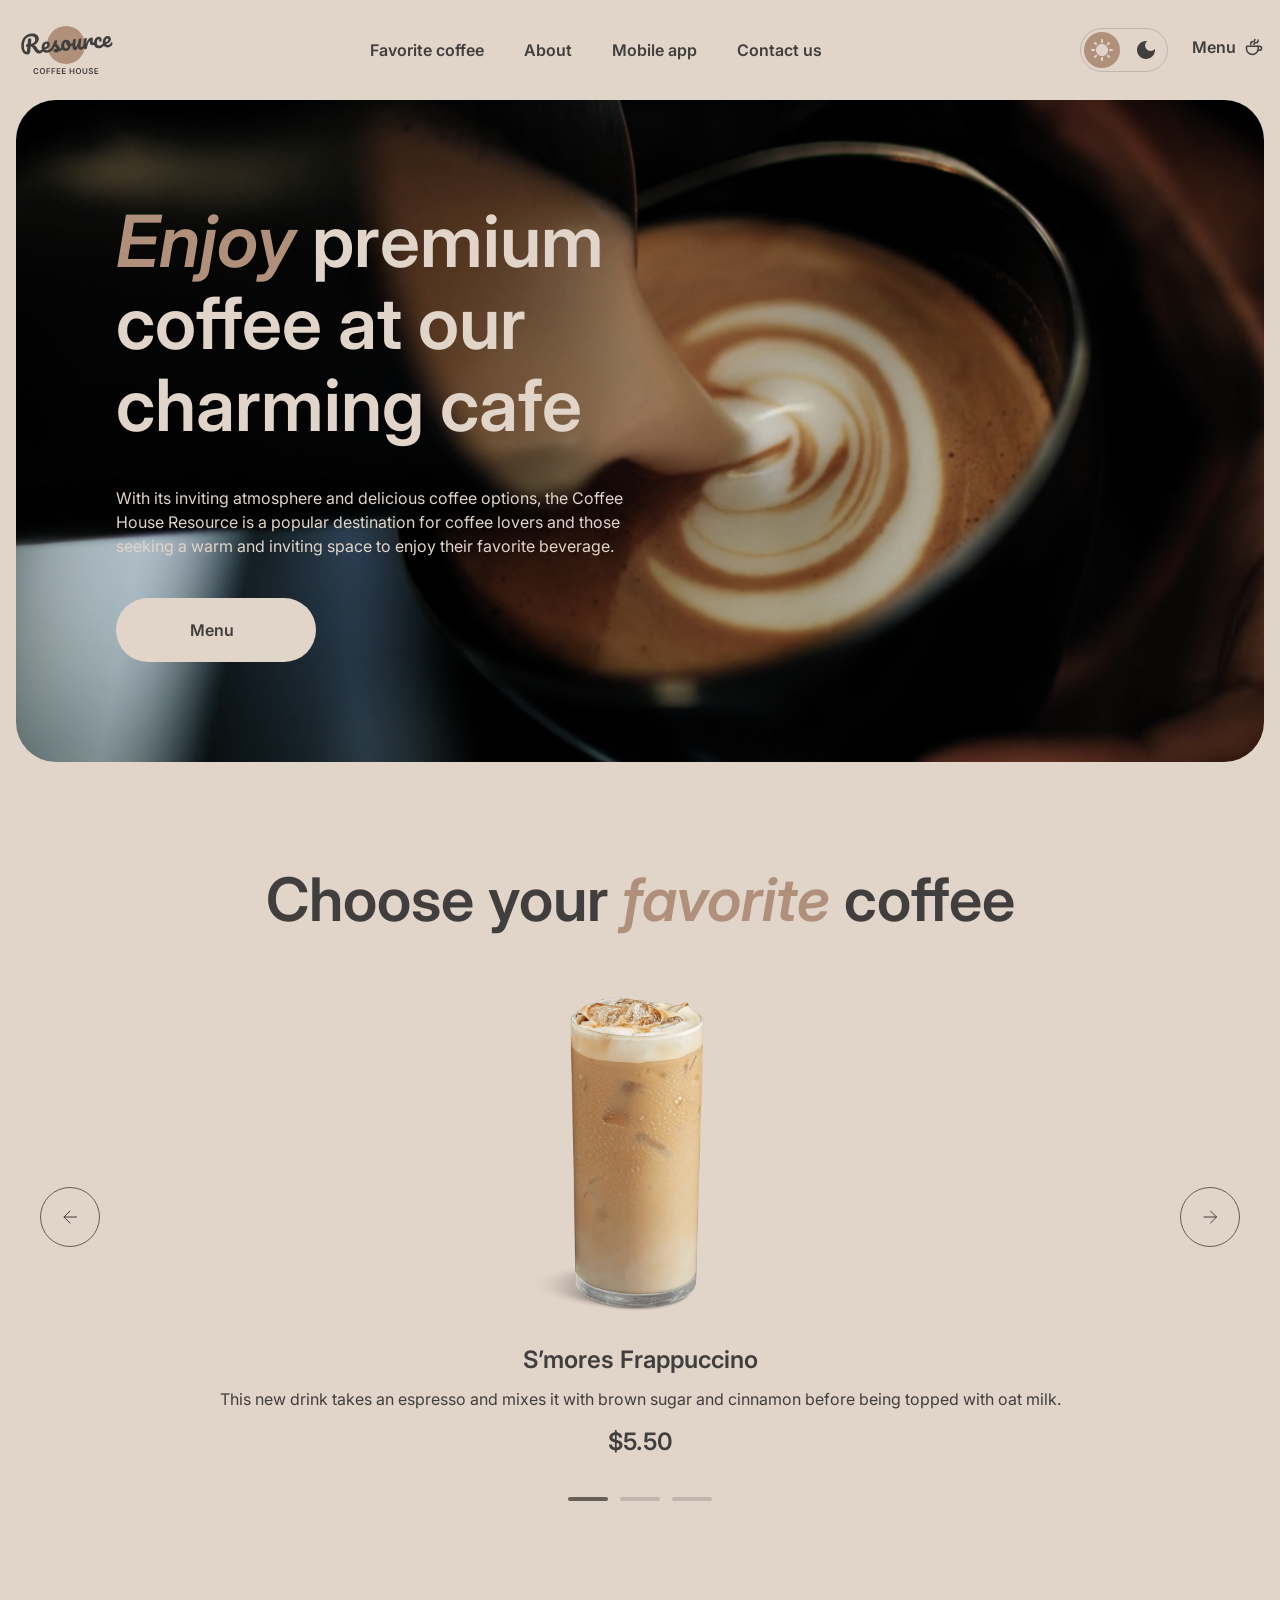
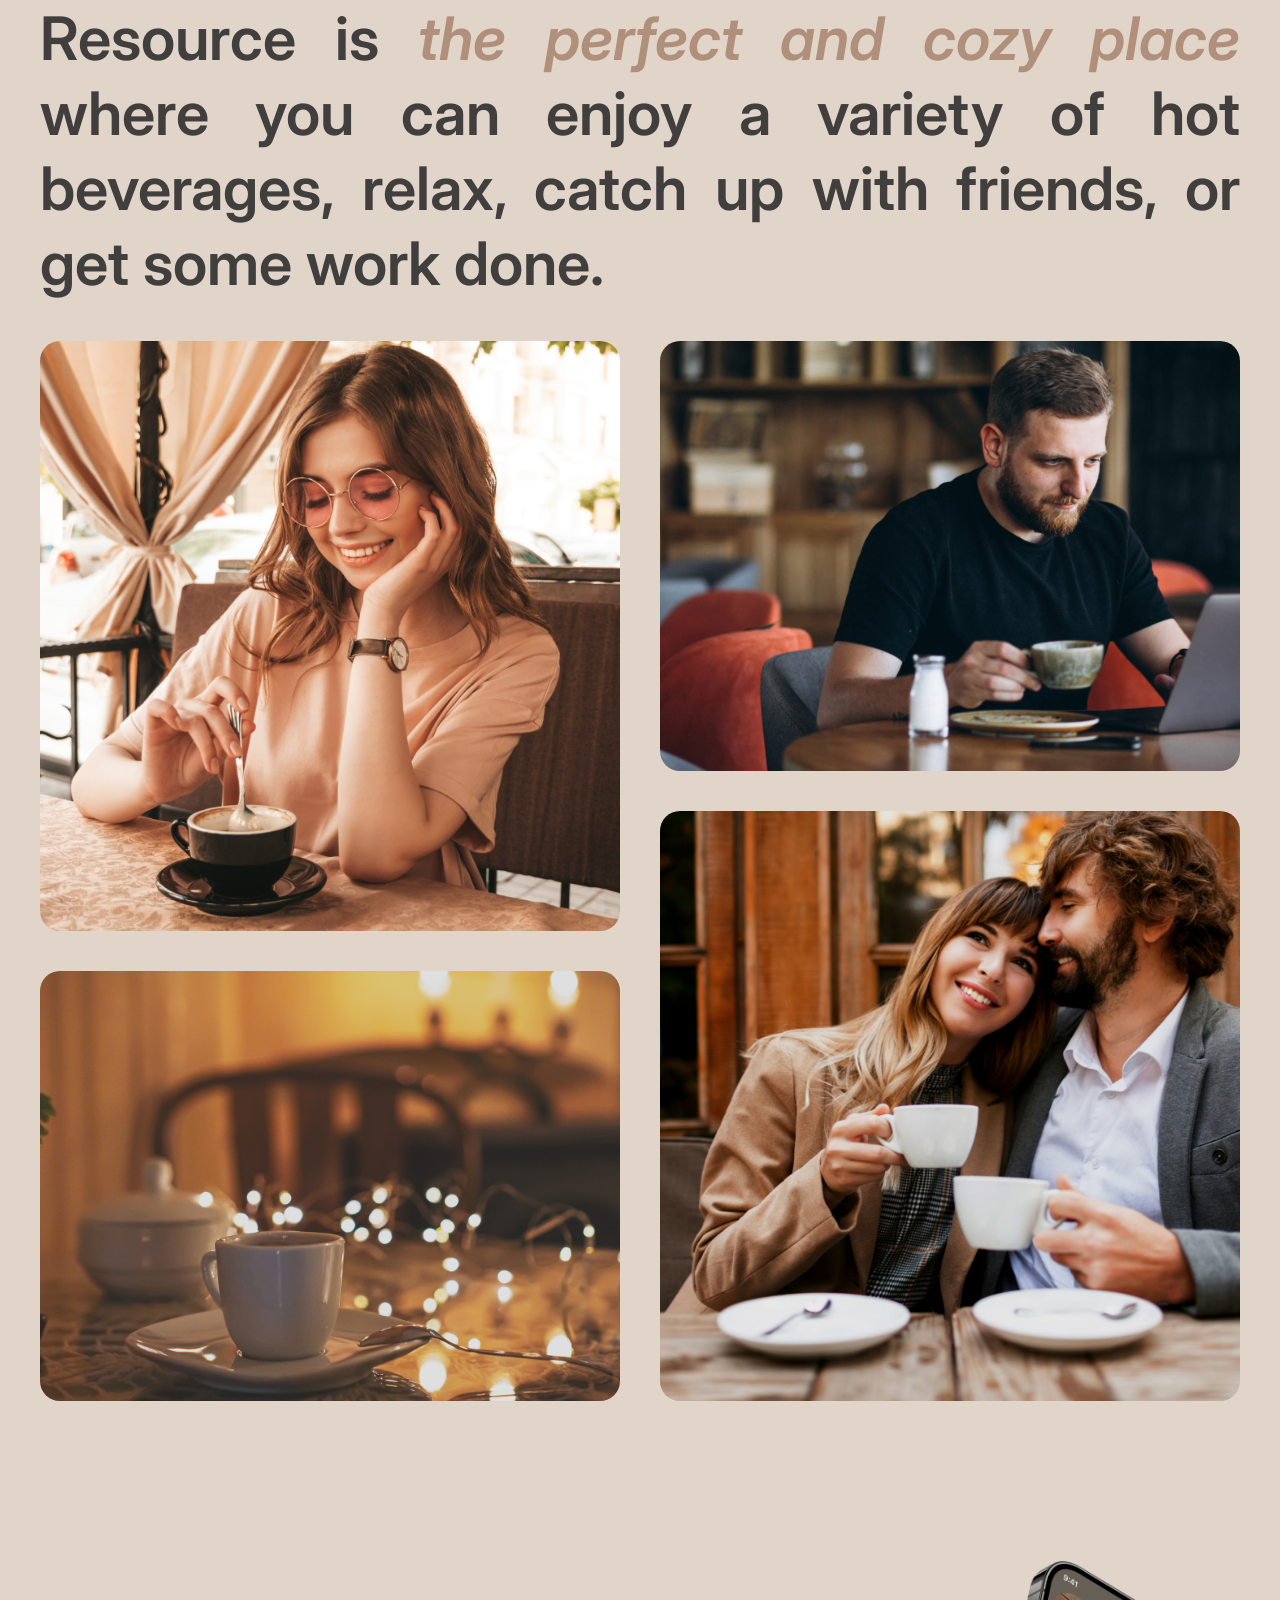
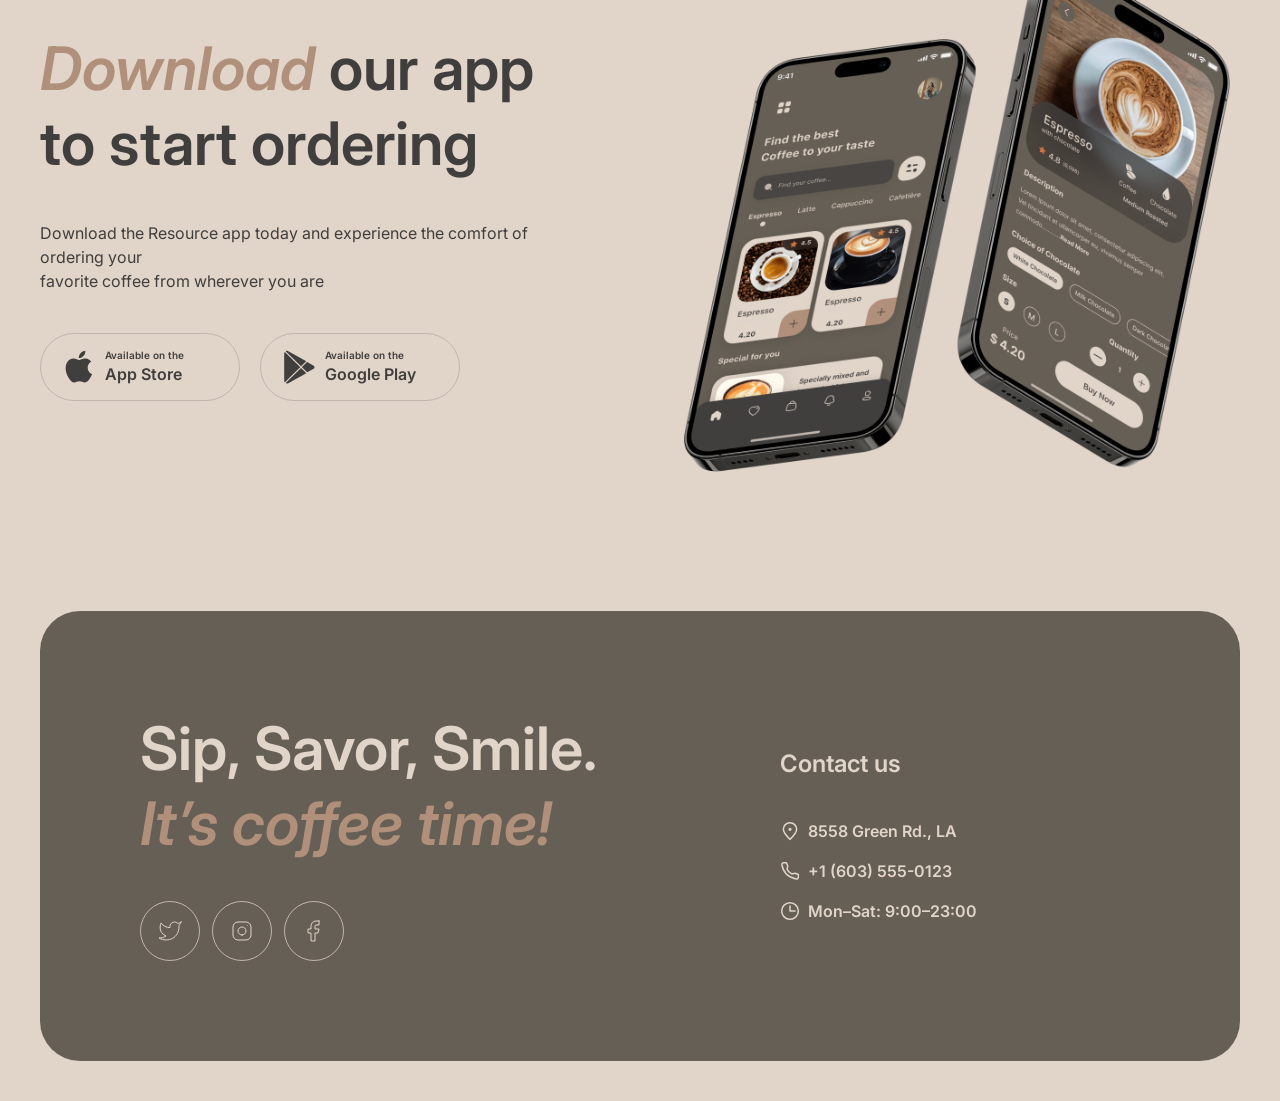
==== commit fecc6fd8: "feat: slider functionality has been added" ====
--- a/index.html
+++ b/index.html
@@ -4,12 +4,18 @@
     <meta charset="UTF-8">
     <meta name="viewport" content="width=device-width, initial-scale=1">
     <meta http-equiv="X-UA-Compatible" content="ie=edge">
+    <link rel="icon" href="./pictures/favicon/favicon.ico" sizes="any">
+    <link rel="icon" href="./pictures/favicon/icon.png" type="image/png">
+    <link rel="apple-touch-icon" href="./pictures/favicon/apple-touch-icon.png">
+    <link rel="manifest" href="./manifest.webmanifest">
     <link rel="stylesheet" href="./styles/main.css">
     <link rel="preconnect" href="https://fonts.googleapis.com">
     <link rel="preconnect" href="https://fonts.gstatic.com" crossorigin>
     <link href="https://fonts.googleapis.com/css2?family=Inter:ital,opsz,wght@0,14..32,100..900;1,14..32,100..900&display=swap" rel="stylesheet">
-
     <script src="./scripts/toggle-button.js" defer></script>
+    <script src="./scripts/burger-menu.js" defer></script>
+    <script src="./scripts/hero-video.js" async></script>
+    <script src="./scripts/favorite-slider.js" async></script>
     <title>Coffee House</title>
 </head>
 <body>
@@ -59,7 +65,32 @@
                 </nav>
             </div>
         </div>
+        <div class="header-burger-menu">
+            <nav class="header-burger-menu__nav">
+                <ul class="burger-navigation">
+                    <li class="burger-navigation__item">
+                        <a href="#favorite-section" class="burger-navigation__link">Favorite coffee</a>
+                    </li>
+                    <li class="burger-navigation__item">
+                        <a href="#about-section" class="burger-navigation__link">About</a>
+                    </li>
+                    <li class="burger-navigation__item">
+                        <a href="#mobile-app-section" class="burger-navigation__link">Mobile app</a>
+                    </li>
+                    <li class="burger-navigation__item">
+                        <a href="#contact-us" class="burger-navigation__link">Contact us</a>
+                    </li>
+                </ul>
+            </nav>
+            <a href="./menu.html" class="navigation-list__link_icon burger-menu__button">
+                <span>Menu</span>
+                <img class="cup-icon__img" src="./pictures/svg/coffee-cup.svg" alt="coffee-cup-icon">
+            </a>
+        </div>
         <section class="header-title">
+            <video id="hero-video" class="header-title__video" loop muted playsinline>
+                <source src="./pictures/mp4/hero.mp4" type="video/mp4">
+            </video>
             <div class="header-title__container">
                 <h1 class="header-title__heading">
                     <i>Enjoy</i> premium <br>
@@ -83,27 +114,43 @@
             <h2 class="section__title favorite-section__title">Choose your <i>favorite</i> <br> coffee</h2>
             <div class="slider-container">
                 <div class="slider-content-wrapper">
-                    <button class="slider-arrow slider-arrow_left">
+                    <button class="slider-arrow slider-arrow_left" id="prev-btn">
                         <svg width="24" height="24" viewBox="0 0 24 24" fill="none" xmlns="http://www.w3.org/2000/svg">
                             <path d="M18.5 12H6M12 18L6 12L12 6" stroke="#403F3D" stroke-linecap="round" stroke-linejoin="round"/>
                         </svg>
                     </button>
-                    <div class="slider-card">
-                        <img class="slider-card__image" src="./pictures/png/coffee-1.png" alt="S’mores Frappuccino">
+                    <div class="slider-card js-slide">
+                        <img class="slider-card__image" src="./pictures/png/favorite-coffee-1.png" alt="S’mores Frappuccino">
                         <h3 class="slider-card__title">S’mores Frappuccino</h3>
                         <p class="slider-card__text">This new drink takes an espresso and mixes it with brown sugar and cinnamon before being topped with oat milk.</p>
                         <span class="slider-card__price">$5.50</span>
                     </div>
-                    <button class="slider-arrow slider-arrow_right">
+                    <div class="slider-card js-slide">
+                        <img class="slider-card__image" src="./pictures/png/coffee-favorite-2.png" alt="Caramel Macchiato">
+                        <h3 class="slider-card__title">Caramel Macchiato</h3>
+                        <p class="slider-card__text">
+                            Fragrant and unique classic espresso with rich caramel-peanut syrup, with cream under whipped thick foam.
+                        </p>
+                        <span class="slider-card__price">$5.00</span>
+                    </div>
+                    <div class="slider-card js-slide">
+                        <img class="slider-card__image" src="./pictures/png/coffee-favorite-3.png" alt="Ice coffee">
+                        <h3 class="slider-card__title">Ice coffee</h3>
+                        <p class="slider-card__text">
+                            A popular summer drink that tones and invigorates. Prepared from coffee, milk and ice.
+                        </p>
+                        <span class="slider-card__price">$4.50</span>
+                    </div>
+                    <button class="slider-arrow slider-arrow_right" id="next-btn">
                         <svg width="24" height="24" viewBox="0 0 24 24" fill="none" xmlns="http://www.w3.org/2000/svg">
                             <path d="M6 12H18.5M12.5 18L18.5 12L12.5 6" stroke="#403F3D" stroke-linecap="round" stroke-linejoin="round"/>
                         </svg>
                     </button>
                 </div>
                 <div class="slider-controls">
-                    <span class="slider-bullet slider-bullet_active"></span>
-                    <span class="slider-bullet"></span>
-                    <span class="slider-bullet"></span>
+                    <span class="slider-bullet js-bullet"></span>
+                    <span class="slider-bullet js-bullet"></span>
+                    <span class="slider-bullet js-bullet"></span>
                 </div>
             </div>
         </section>
--- a/styles/main.css
+++ b/styles/main.css
@@ -10,6 +10,10 @@
     font-family: "Inter", sans-serif;
     font-optical-sizing: auto;
     transition: background-color 0.3s ease;
+}
+
+body.lock-scroll {
+    overflow: hidden;
 }
 
 .header {
@@ -26,6 +30,7 @@
     margin-top: 20px;
     padding: 60px 16px;
     border-radius: 40px;
+    overflow: hidden;
 }
 
 .header-title__heading {
@@ -52,10 +57,28 @@
 }
 
 .header-title__container {
+    position: relative;
+    z-index: 2;
     max-width: 100%;
     display: flex;
     flex-direction: column;
     row-gap: 40px;
+}
+
+.header-title__video {
+    position: absolute;
+    top: 0;
+    left: 0;
+    width: 100%;
+    height: 100%;
+    object-fit: cover;
+    z-index: 1;
+    opacity: 0;
+    transition: opacity 1s ease;
+}
+
+.header-title__video.is-playing {
+    opacity: 1;
 }
 
 .header-container {
@@ -148,6 +171,16 @@
     border: 1px solid var(--color-bright-green);
     border-radius: 50%;
     gap: 8px;
+    z-index: 100;
+    transition: all 0.3s ease;
+}
+
+.burger-button.is-active .burger-button__item:first-child {
+    transform: translateY(5px) rotate(45deg);
+}
+
+.burger-button.is-active .burger-button__item:last-child {
+    transform: translateY(-5px) rotate(-45deg);
 }
 
 .burger-button__item {
@@ -155,6 +188,58 @@
     border: 1px solid var(--color-tuatara);
 }
 
+.header-burger-menu {
+    position: fixed;
+    top: 100px;
+    right: 0;
+    width: 100%;
+    height: calc(100% - 100px);
+    background-color: var(--backround-color);
+    z-index: 90;
+    padding: 60px 16px;
+    display: flex;
+    flex-direction: column;
+    align-items: center;
+    gap: 100px;
+    transform: translateX(100%);
+    transition: transform 0.5s cubic-bezier(0.4, 0, 0.2, 1);
+}
+
+.header-burger-menu.is-active {
+    transform: translateX(0);
+}
+
+.burger-navigation {
+    display: flex;
+    flex-direction: column;
+    align-items: center;
+    gap: 60px;
+    padding: 0;
+}
+
+.burger-navigation__link {
+    font-size: 32px;
+    font-weight: 600;
+    line-height: 1.25;
+    color: var(--color-tuatara);
+    text-decoration: none;
+}
+
+.burger-menu__button {
+    display: inline-flex;
+    align-items: center;
+    gap: 16px;
+    font-size: 32px;
+    font-weight: 600;
+    color: var(--color-tuatara);
+    text-decoration: none;
+}
+
+.burger-menu__button .cup-icon__img {
+    width: 40px;
+    height: 40px;
+}
+
 /* Main block */
 
 .main {
@@ -203,6 +288,18 @@
     align-items: center;
     justify-content: center;
     width: 100%;
+}
+
+.slider-card.js-slide {
+    display: none;
+    opacity: 0;
+    transition: opacity 0.5s ease;
+}
+
+.slider-card.js-slide.is-active {
+    display: flex;
+    opacity: 1;
+    transition: opacity 0.5s ease;
 }
 
 .slider-card__title {
@@ -254,7 +351,7 @@
     cursor: pointer;
 }
 
-.slider-bullet_active {
+.slider-bullet.slider-bullet_active {
     background-color: var(--slider-bullet-active-color);
 }
 
@@ -634,7 +731,8 @@
         transition: transform 0.3s ease, opacity 0.3s ease;
     }
 
-    .burger-button {
+    .burger-button,
+    .header-burger-menu {
         display: none;
         pointer-events: none;
     }
